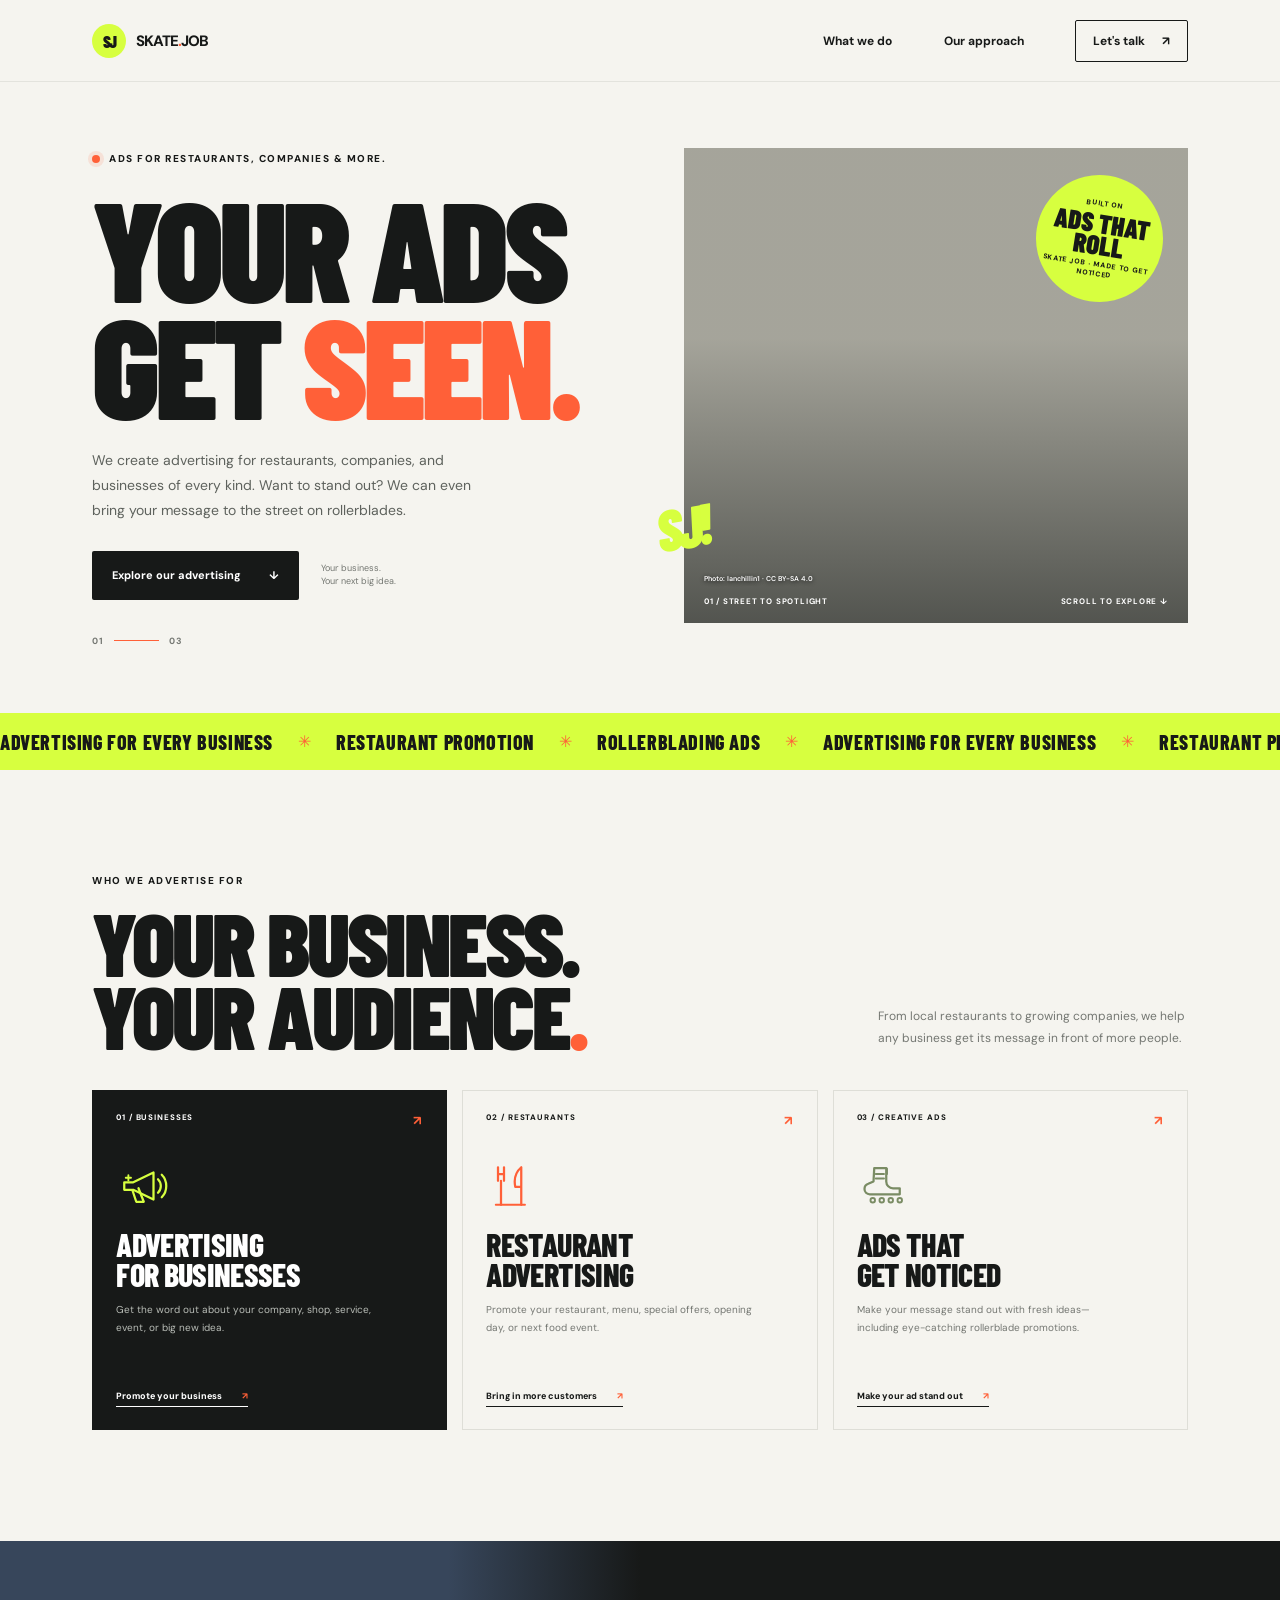
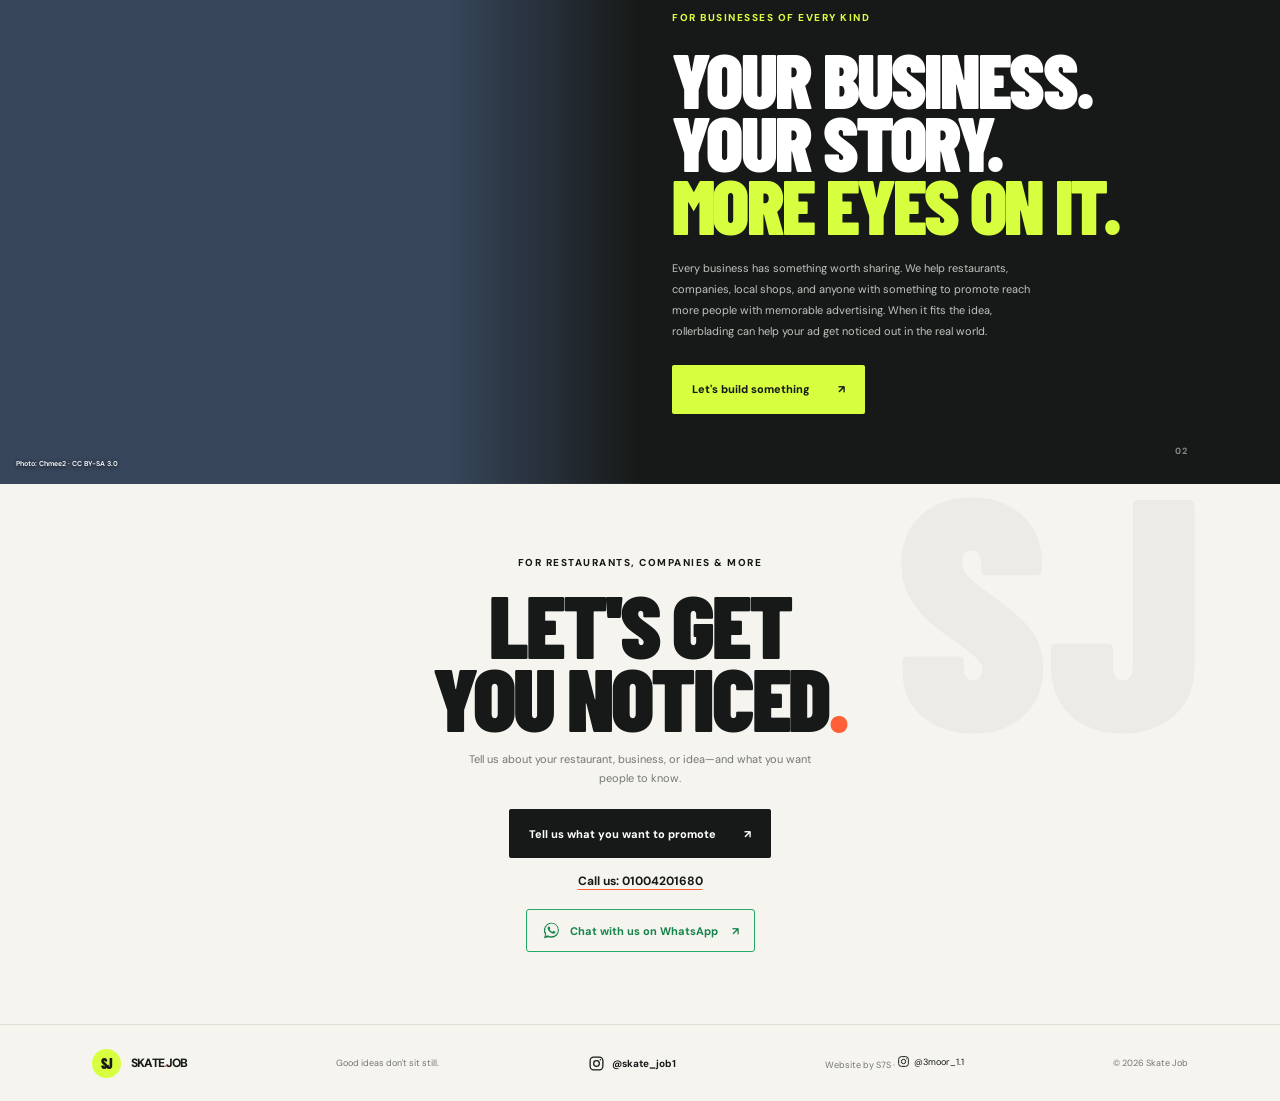
==== index.html @ 15b04b39 "Add Instagram icon beside developer credit" ====
<!DOCTYPE html>
<html lang="en">
  <head>
    <meta charset="UTF-8" />
    <meta name="viewport" content="width=device-width, initial-scale=1.0" />
    <meta
      name="description"
      content="Skate Job creates advertising for companies, restaurants, and businesses of every kind, with creative rollerblading promotions that get noticed."
    />
    <meta name="theme-color" content="#f5f4ef" />
    <title>Skate Job — Advertising that gets noticed</title>
    <link rel="preconnect" href="https://fonts.googleapis.com" />
    <link rel="preconnect" href="https://fonts.gstatic.com" crossorigin />
    <link
      href="https://fonts.googleapis.com/css2?family=Barlow+Condensed:wght@600;700;800;900&family=DM+Sans:wght@400;500;600;700;800&display=swap"
      rel="stylesheet"
    />
    <link rel="stylesheet" href="style.css" />
    <script src="script.js" defer></script>
  </head>
  <body>
    <header class="site-header">
      <a class="wordmark" href="#home" aria-label="Skate Job home">
        <span class="wordmark-mark" aria-hidden="true">SJ</span>
        <span>SKATE<span class="wordmark-dot">.</span>JOB</span>
      </a>

      <button
        class="menu-toggle"
        type="button"
        aria-label="Open navigation menu"
        aria-expanded="false"
        aria-controls="site-navigation"
      >
        <span></span>
        <span></span>
      </button>

      <nav class="site-navigation" id="site-navigation" aria-label="Main navigation">
        <a href="#services">What we do</a>
        <a href="#about">Our approach</a>
        <a class="nav-contact" href="#contact">Let's talk <span aria-hidden="true">↗</span></a>
      </nav>
    </header>

    <main>
      <section class="hero" id="home" aria-labelledby="hero-title">
        <div class="hero-copy">
          <p class="eyebrow"><span class="status-dot"></span> Ads for restaurants, companies &amp; more.</p>
          <h1 id="hero-title">YOUR ADS<br />GET <span>SEEN.</span></h1>
          <p class="hero-description">
            We create advertising for restaurants, companies, and businesses of every
            kind. Want to stand out? We can even bring your message to the street on rollerblades.
          </p>
          <div class="hero-actions">
            <a class="button button-dark" href="#services">Explore our advertising <span aria-hidden="true">↓</span></a>
            <p class="hero-note">Your business.<br />Your next big idea.</p>
          </div>
          <div class="hero-index" aria-hidden="true">01 <span></span> 03</div>
        </div>

        <div class="hero-visual" role="img" aria-label="Inline skater performing a trick at an outdoor skate spot">
          <div class="hero-photo"></div>
          <div class="photo-overlay"></div>
          <div class="hero-stamp" aria-hidden="true">
            <span>BUILT ON</span>
            <strong>ADS THAT<br />ROLL</strong>
            <span>SKATE JOB · MADE TO GET NOTICED</span>
          </div>
          <p class="photo-caption"><span>01 / STREET TO SPOTLIGHT</span><span>SCROLL TO EXPLORE ↓</span></p>
          <a class="photo-credit" href="https://commons.wikimedia.org/wiki/File:An_aggressive_inline_skater_performing_a_neg_acid_in_Boston,_Massachusetts.jpg" target="_blank" rel="noopener noreferrer">Photo: Ianchillin1 · CC BY-SA 4.0</a>
          <span class="hero-scribble" aria-hidden="true">SJ!</span>
        </div>
      </section>

      <section class="ticker" aria-label="Skate Job services">
        <div class="ticker-track">
          <span>ADVERTISING FOR EVERY BUSINESS</span><span class="ticker-star" aria-hidden="true">✳</span>
          <span>RESTAURANT PROMOTION</span><span class="ticker-star" aria-hidden="true">✳</span>
          <span>ROLLERBLADING ADS</span><span class="ticker-star" aria-hidden="true">✳</span>
          <span>ADVERTISING FOR EVERY BUSINESS</span><span class="ticker-star" aria-hidden="true">✳</span>
          <span>RESTAURANT PROMOTION</span><span class="ticker-star" aria-hidden="true">✳</span>
          <span>ROLLERBLADING ADS</span><span class="ticker-star" aria-hidden="true">✳</span>
        </div>
      </section>

      <section class="services section-shell" id="services" aria-labelledby="services-title">
        <div class="section-heading">
          <div>
            <p class="eyebrow">Who we advertise for</p>
            <h2 id="services-title">YOUR BUSINESS.<br />YOUR AUDIENCE<span class="accent-dot">.</span></h2>
          </div>
          <p class="section-intro">
            From local restaurants to growing companies, we help any business get its
            message in front of more people.
          </p>
        </div>

        <div class="service-grid">
          <article class="service-card service-card-featured">
            <div class="service-card-top"><span>01 / BUSINESSES</span><span aria-hidden="true">↗</span></div>
            <div class="service-icon service-icon-promo" aria-hidden="true">
              <svg viewBox="0 0 72 72" fill="none">
                <path d="M11 31h12l27-13v36L23 41H11V31Z" stroke="currentColor" stroke-width="3" stroke-linejoin="round" />
                <path d="m22 42 5 15h10l-7-18M56 27c5 5 5 13 0 18m5-24c8 8 8 22 0 30" stroke="currentColor" stroke-width="3" stroke-linecap="round" stroke-linejoin="round" />
                <path d="M13 25h7m-3.5-3.5v7" stroke="currentColor" stroke-width="2.5" stroke-linecap="round" />
              </svg>
            </div>
            <h3>Advertising<br />for businesses</h3>
            <p>Get the word out about your company, shop, service, event, or big new idea.</p>
            <a href="#contact" class="text-link">Promote your business <span aria-hidden="true">↗</span></a>
          </article>

          <article class="service-card">
            <div class="service-card-top"><span>02 / RESTAURANTS</span><span aria-hidden="true">↗</span></div>
            <div class="service-icon service-icon-spark" aria-hidden="true">
              <svg viewBox="0 0 72 72" fill="none">
                <path d="M16 11v18m8-18v18m-8-9h8m-4 9v32M47 11v50m0-50c-8 7-10 16-8 26h8" stroke="currentColor" stroke-width="3" stroke-linecap="round" stroke-linejoin="round" />
                <path d="M13 61h39" stroke="currentColor" stroke-width="2.5" stroke-linecap="round" />
              </svg>
            </div>
            <h3>Restaurant<br />advertising</h3>
            <p>Promote your restaurant, menu, special offers, opening day, or next food event.</p>
            <a href="#contact" class="text-link">Bring in more customers <span aria-hidden="true">↗</span></a>
          </article>

          <article class="service-card">
            <div class="service-card-top"><span>03 / CREATIVE ADS</span><span aria-hidden="true">↗</span></div>
            <div class="service-icon service-icon-skate" aria-hidden="true">
              <svg viewBox="0 0 72 72" fill="none">
                <path d="M23 12h16v18c0 5 4 9 9 9h9v8H17c-4 0-7-3-7-7 0-3 2-6 5-7l7-3 1-18Z" stroke="currentColor" stroke-width="3" stroke-linejoin="round" />
                <path d="M25 20h11m-11 6h11m4-13v7" stroke="currentColor" stroke-width="2.5" stroke-linecap="round" />
                <circle cx="21" cy="55" r="3" stroke="currentColor" stroke-width="2.5" /><circle cx="33" cy="55" r="3" stroke="currentColor" stroke-width="2.5" /><circle cx="45" cy="55" r="3" stroke="currentColor" stroke-width="2.5" /><circle cx="57" cy="55" r="3" stroke="currentColor" stroke-width="2.5" />
              </svg>
            </div>
            <h3>Ads that<br />get noticed</h3>
            <p>Make your message stand out with fresh ideas—including eye-catching rollerblade promotions.</p>
            <a href="#contact" class="text-link">Make your ad stand out <span aria-hidden="true">↗</span></a>
          </article>
        </div>
      </section>

      <section class="about" id="about" aria-labelledby="about-title">
        <div class="about-image" role="img" aria-label="Inline skater performing an airborne trick at an outdoor event">
          <a class="photo-credit" href="https://commons.wikimedia.org/wiki/File:Aggressive_inline(1).jpg" target="_blank" rel="noopener noreferrer">Photo: Chmee2 · CC BY-SA 3.0</a>
        </div>
        <div class="about-copy">
          <p class="eyebrow">For businesses of every kind</p>
          <h2 id="about-title">YOUR BUSINESS.<br />YOUR STORY.<br /><span>MORE EYES ON IT.</span></h2>
          <p>
            Every business has something worth sharing. We help restaurants, companies,
            local shops, and anyone with something to promote reach more people with
            memorable advertising. When it fits the idea, rollerblading can help your ad
            get noticed out in the real world.
          </p>
          <a class="button button-light" href="#contact">Let's build something <span aria-hidden="true">↗</span></a>
        </div>
        <span class="about-number" aria-hidden="true">02</span>
      </section>

      <section class="contact section-shell" id="contact" aria-labelledby="contact-title">
        <div class="contact-mark" aria-hidden="true">SJ</div>
        <p class="eyebrow">For restaurants, companies &amp; more</p>
        <h2 id="contact-title">LET'S GET<br />YOU NOTICED<span class="accent-dot">.</span></h2>
        <p>Tell us about your restaurant, business, or idea—and what you want people to know.</p>
        <a class="button button-dark" href="mailto:hello@skatejob.com?subject=Skate%20Job%20advertising%20enquiry">Tell us what you want to promote <span aria-hidden="true">↗</span></a>
        <a class="contact-phone" href="tel:01004201680">Call us: 01004201680</a>
        <a
          class="whatsapp-link"
          href="https://wa.me/201004201680"
          target="_blank"
          rel="noopener noreferrer"
          aria-label="Chat with Skate Job on WhatsApp at 01004201680"
        >
          <svg viewBox="0 0 32 32" aria-hidden="true">
            <path d="M16.02 3a12.75 12.75 0 0 0-10.9 19.37L3.5 29l6.8-1.78A12.9 12.9 0 0 0 16.02 28h.01A12.5 12.5 0 0 0 28.5 15.5 12.48 12.48 0 0 0 16.02 3Zm0 22.8h-.01a10.7 10.7 0 0 1-5.45-1.49l-.39-.23-4.04 1.06 1.08-3.94-.26-.41a10.73 10.73 0 1 1 9.07 5.01Zm5.89-8.05c-.32-.16-1.9-.94-2.19-1.04-.29-.11-.51-.16-.73.16-.21.32-.83 1.04-1.02 1.26-.19.21-.38.24-.7.08-.32-.16-1.36-.5-2.59-1.59-.96-.85-1.6-1.9-1.79-2.22-.19-.32-.02-.49.14-.65.14-.14.32-.37.48-.56.16-.19.21-.32.32-.54.1-.22.05-.4-.03-.56-.08-.16-.73-1.76-1-2.4-.26-.63-.53-.54-.73-.55h-.62c-.22 0-.57.08-.86.4-.3.32-1.13 1.1-1.13 2.69s1.16 3.12 1.32 3.33c.16.22 2.28 3.48 5.52 4.88.77.33 1.37.53 1.84.68.77.24 1.47.21 2.02.13.62-.09 1.9-.78 2.17-1.53.27-.75.27-1.4.19-1.53-.08-.13-.29-.21-.61-.37Z" fill="currentColor"/>
          </svg>
          <span>Chat with us on WhatsApp</span>
          <span aria-hidden="true">↗</span>
        </a>
      </section>
    </main>

    <footer class="site-footer">
      <a class="wordmark footer-wordmark" href="#home" aria-label="Skate Job home">
        <span class="wordmark-mark" aria-hidden="true">SJ</span>
        <span>SKATE<span class="wordmark-dot">.</span>JOB</span>
      </a>
      <p>Good ideas don't sit still.</p>
      <a class="instagram-link" href="https://www.instagram.com/skate_job1/" target="_blank" rel="noopener noreferrer" aria-label="Visit Skate Job on Instagram, @skate_job1">
        <svg viewBox="0 0 24 24" fill="none" aria-hidden="true">
          <rect x="3" y="3" width="18" height="18" rx="5" stroke="currentColor" stroke-width="1.8" />
          <circle cx="12" cy="12" r="4" stroke="currentColor" stroke-width="1.8" />
          <circle cx="17.5" cy="6.8" r="1" fill="currentColor" />
        </svg>
        <span>@skate_job1</span>
      </a>
      <span class="developer-credit">Website by S7S · <a href="https://www.instagram.com/3moor_1.1/" target="_blank" rel="noopener noreferrer"><svg viewBox="0 0 24 24" fill="none" aria-hidden="true"><rect x="3" y="3" width="18" height="18" rx="5" stroke="currentColor" stroke-width="1.8" /><circle cx="12" cy="12" r="4" stroke="currentColor" stroke-width="1.8" /><circle cx="17.5" cy="6.8" r="1" fill="currentColor" /></svg><span>@3moor_1.1</span></a></span><span>© <span id="current-year"></span> Skate Job</span>
    </footer>
  </body>
</html>
---- style.css ----
:root {
  color-scheme: light;
  --paper: #f5f4ef;
  --ink: #171918;
  --muted: #747772;
  --line: #deded7;
  --lime: #d7ff3f;
  --orange: #ff6038;
  --display: "Barlow Condensed", Impact, sans-serif;
  --body: "DM Sans", Arial, sans-serif;
}

* {
  box-sizing: border-box;
}

html {
  scroll-behavior: smooth;
  scroll-padding-top: 88px;
}

body {
  margin: 0;
  background: var(--paper);
  color: var(--ink);
  font-family: var(--body);
  -webkit-font-smoothing: antialiased;
}

a {
  color: inherit;
  text-decoration: none;
}

button,
a {
  -webkit-tap-highlight-color: transparent;
}

a:focus-visible,
button:focus-visible {
  outline: 3px solid var(--orange);
  outline-offset: 4px;
}

.site-header {
  height: 82px;
  padding: 0 7.2%;
  display: flex;
  align-items: center;
  justify-content: space-between;
  border-bottom: 1px solid rgba(23, 25, 24, 0.08);
  position: relative;
  z-index: 5;
}

.wordmark {
  display: inline-flex;
  gap: 10px;
  align-items: center;
  font-size: 15px;
  font-weight: 800;
  letter-spacing: -0.07em;
}

.wordmark-mark {
  display: grid;
  width: 34px;
  height: 34px;
  place-items: center;
  background: var(--lime);
  border-radius: 50%;
  color: var(--ink);
  font-family: var(--display);
  font-size: 17px;
  font-weight: 900;
  letter-spacing: -0.08em;
}

.wordmark-dot,
.accent-dot {
  color: var(--orange);
}

.site-navigation {
  display: flex;
  align-items: center;
  gap: clamp(28px, 4vw, 64px);
  font-size: 12px;
  font-weight: 700;
}

.site-navigation > a:not(.nav-contact) {
  transition: opacity 160ms ease;
}

.site-navigation > a:not(.nav-contact):hover {
  opacity: 0.56;
}

.nav-contact {
  display: inline-flex;
  gap: 17px;
  align-items: center;
  padding: 12px 17px;
  border: 1px solid var(--ink);
  border-radius: 2px;
  transition: color 180ms ease, background 180ms ease;
}

.nav-contact:hover {
  color: var(--paper);
  background: var(--ink);
}

.menu-toggle {
  display: none;
}

.hero {
  min-height: 620px;
  display: grid;
  grid-template-columns: 1fr 0.92fr;
  padding: 34px 7.2% 58px;
  gap: 4%;
  overflow: hidden;
}

.hero-copy {
  position: relative;
  display: flex;
  flex-direction: column;
  align-items: flex-start;
  justify-content: center;
  padding: 36px 0 55px;
}

.eyebrow {
  margin: 0;
  font-size: 10px;
  font-weight: 800;
  letter-spacing: 0.15em;
  line-height: 1.4;
  text-transform: uppercase;
}

.hero .eyebrow {
  display: flex;
  gap: 9px;
  align-items: center;
  margin-bottom: 22px;
}

.status-dot {
  width: 8px;
  height: 8px;
  border-radius: 50%;
  background: var(--orange);
  box-shadow: 0 0 0 4px rgba(255, 96, 56, 0.13);
}

h1,
h2,
h3,
p {
  overflow-wrap: break-word;
}

.hero h1,
.section-heading h2,
.about h2,
.contact h2 {
  margin: 0;
  font-family: var(--display);
  font-weight: 900;
  letter-spacing: -0.035em;
  line-height: 0.82;
}

.hero h1 {
  font-size: clamp(84px, 11.1vw, 160px);
}

.hero h1 span {
  color: var(--orange);
}

.hero-description {
  max-width: 385px;
  margin: 27px 0 0;
  color: #5e625d;
  font-size: 14px;
  line-height: 1.8;
}

.hero-actions {
  display: flex;
  align-items: center;
  gap: 22px;
  margin-top: 27px;
}

.button {
  min-height: 49px;
  display: inline-flex;
  align-items: center;
  justify-content: center;
  gap: 28px;
  padding: 0 19px;
  border: 1px solid transparent;
  border-radius: 2px;
  font-size: 11px;
  font-weight: 800;
  transition: background 180ms ease, color 180ms ease, transform 180ms ease;
}

.button:hover {
  transform: translateY(-2px);
}

.button-dark {
  background: var(--ink);
  color: white;
}

.button-dark:hover {
  background: var(--orange);
}

.hero-note {
  margin: 0;
  color: var(--muted);
  font-size: 9px;
  line-height: 1.5;
}

.hero-index {
  position: absolute;
  bottom: 8px;
  left: 0;
  display: flex;
  gap: 10px;
  align-items: center;
  color: var(--muted);
  font-size: 9px;
  font-weight: 700;
  letter-spacing: 0.1em;
}

.photo-credit {
  position: absolute;
  z-index: 1;
  color: white;
  font-size: 7px;
  font-weight: 600;
  line-height: 1.4;
  text-shadow: 0 1px 4px rgba(0, 0, 0, 0.8);
}

.hero-visual > .photo-credit {
  bottom: 39px;
  left: 20px;
}

.photo-credit:hover {
  text-decoration: underline;
}

.hero-index span {
  width: 45px;
  height: 1px;
  background: var(--orange);
}

.hero-visual {
  position: relative;
  align-self: center;
  min-height: 475px;
  background: #aaa99f;
}

.hero-photo,
.photo-overlay {
  position: absolute;
  inset: 0;
}

.hero-photo {
  background-image: url("https://upload.wikimedia.org/wikipedia/commons/a/a6/An_aggressive_inline_skater_performing_a_neg_acid_in_Boston%2C_Massachusetts.jpg");
  background-position: center 48%;
  background-size: cover;
  transform: scale(1.001);
}

.photo-overlay {
  background: linear-gradient(180deg, rgba(11, 15, 14, 0.03) 40%, rgba(11, 15, 14, 0.55) 100%);
}

.hero-stamp {
  position: absolute;
  top: 27px;
  right: 25px;
  width: 127px;
  height: 127px;
  display: flex;
  flex-direction: column;
  align-items: center;
  justify-content: center;
  border-radius: 50%;
  background: var(--lime);
  text-align: center;
  transform: rotate(9deg);
}

.hero-stamp span {
  font-size: 7px;
  font-weight: 800;
  letter-spacing: 0.1em;
}

.hero-stamp strong {
  margin: 4px 0;
  font-family: var(--display);
  font-size: 27px;
  font-weight: 900;
  line-height: 0.8;
}

.photo-caption {
  position: absolute;
  right: 20px;
  bottom: 17px;
  left: 20px;
  display: flex;
  justify-content: space-between;
  gap: 10px;
  margin: 0;
  color: white;
  font-size: 8px;
  font-weight: 700;
  letter-spacing: 0.1em;
}

.hero-scribble {
  position: absolute;
  bottom: 62px;
  left: -28px;
  color: var(--lime);
  font-family: var(--display);
  font-size: 58px;
  font-style: italic;
  font-weight: 900;
  letter-spacing: -0.1em;
  transform: rotate(-10deg);
}

.ticker {
  overflow: hidden;
  padding: 17px 0 16px;
  background: var(--lime);
}

.ticker-track {
  width: max-content;
  display: flex;
  align-items: center;
  gap: 25px;
  animation: ticker-scroll 32s linear infinite;
}

.ticker-track > span:not(.ticker-star) {
  font-family: var(--display);
  font-size: 20px;
  font-weight: 800;
  letter-spacing: 0.03em;
}

.ticker-star {
  color: var(--orange);
  font-size: 16px;
}

.section-shell {
  padding-right: 7.2%;
  padding-left: 7.2%;
}

.services {
  padding-top: 104px;
  padding-bottom: 111px;
}

.section-heading {
  display: flex;
  align-items: flex-end;
  justify-content: space-between;
  gap: 35px;
  margin-bottom: 39px;
}

.section-heading .eyebrow {
  margin-bottom: 17px;
}

.section-heading h2,
.contact h2 {
  font-size: clamp(58px, 7vw, 92px);
}

.section-intro {
  max-width: 310px;
  margin: 0 0 2px;
  color: var(--muted);
  font-size: 12px;
  line-height: 1.8;
}

.service-grid {
  display: grid;
  grid-template-columns: repeat(3, minmax(0, 1fr));
  gap: 15px;
}

.service-card {
  min-height: 340px;
  display: flex;
  flex-direction: column;
  align-items: flex-start;
  padding: 21px 23px 22px;
  border: 1px solid var(--line);
  transition: transform 180ms ease, box-shadow 180ms ease;
}

.service-card:hover {
  transform: translateY(-4px);
  box-shadow: 0 15px 35px rgba(23, 25, 24, 0.08);
}

.service-card-featured {
  border-color: var(--ink);
  background: var(--ink);
  color: white;
}

.service-card-top {
  width: 100%;
  display: flex;
  justify-content: space-between;
  font-size: 8px;
  font-weight: 800;
  letter-spacing: 0.11em;
}

.service-card-top span:last-child {
  color: var(--orange);
  font-size: 13px;
}

.service-icon {
  width: 54px;
  height: 54px;
  display: grid;
  place-items: center;
  margin: 30px 0 17px;
  color: var(--ink);
}

.service-icon svg {
  width: 100%;
  height: 100%;
}

.service-icon-promo {
  color: var(--lime);
}

.service-icon-spark {
  color: var(--orange);
}

.service-icon-skate {
  color: #7a8c64;
}

.service-card h3 {
  margin: 0;
  font-family: var(--display);
  font-size: 32px;
  font-weight: 800;
  letter-spacing: -0.02em;
  line-height: 0.92;
  text-transform: uppercase;
}

.service-card p {
  max-width: 270px;
  margin: 12px 0 19px;
  color: var(--muted);
  font-size: 10px;
  line-height: 1.75;
}

.service-card-featured p {
  color: #b9bdb7;
}

.text-link {
  display: inline-flex;
  gap: 20px;
  align-items: center;
  margin-top: auto;
  padding-bottom: 4px;
  border-bottom: 1px solid currentColor;
  font-size: 9px;
  font-weight: 800;
}

.text-link span {
  color: var(--orange);
}

.about {
  min-height: 484px;
  position: relative;
  display: grid;
  grid-template-columns: 1fr 1fr;
  background: var(--ink);
  color: white;
}

.about-image {
  position: relative;
  min-height: 484px;
  background-color: #37465b;
  background-image:
    linear-gradient(90deg, transparent 70%, var(--ink) 100%),
    url("https://thumb.wikimedia.org/wikipedia/commons/thumb/8/86/Aggressive_inline%281%29.jpg/1280px-Aggressive_inline%281%29.jpg");
  background-position: center, center 56%;
  background-size: cover;
}

.about-image > .photo-credit {
  bottom: 15px;
  left: 16px;
}

.about-copy {
  align-self: center;
  padding: 70px 13% 70px 5%;
}

.about-copy .eyebrow {
  margin-bottom: 22px;
  color: var(--lime);
}

.about h2 {
  font-size: clamp(48px, 6vw, 80px);
}

.about h2 span {
  color: var(--lime);
}

.about-copy > p:not(.eyebrow) {
  max-width: 370px;
  margin: 22px 0 23px;
  color: #c1c4be;
  font-size: 11px;
  line-height: 1.9;
}

.button-light {
  color: var(--ink);
  background: var(--lime);
}

.button-light:hover {
  background: white;
}

.about-number {
  position: absolute;
  right: 7.2%;
  bottom: 27px;
  color: rgba(255, 255, 255, 0.47);
  font-size: 9px;
  font-weight: 800;
  letter-spacing: 0.1em;
}

.contact {
  min-height: 425px;
  position: relative;
  display: flex;
  flex-direction: column;
  align-items: center;
  justify-content: center;
  padding-top: 72px;
  padding-bottom: 72px;
  overflow: hidden;
  text-align: center;
}

.contact-mark {
  position: absolute;
  top: -50px;
  right: 6%;
  color: rgba(23, 25, 24, 0.035);
  font-family: var(--display);
  font-size: 330px;
  font-weight: 900;
  line-height: 1;
  pointer-events: none;
}

.contact .eyebrow {
  margin-bottom: 17px;
}

.contact h2 {
  position: relative;
}

.contact > p:not(.eyebrow) {
  max-width: 350px;
  margin: 16px 0 21px;
  color: var(--muted);
  font-size: 11px;
  line-height: 1.75;
}

.contact .button {
  position: relative;
}

.contact-phone {
  position: relative;
  margin-top: 15px;
  color: var(--ink);
  font-size: 12px;
  font-weight: 700;
  text-decoration: underline;
  text-decoration-color: var(--orange);
  text-underline-offset: 4px;
}

.contact-phone:hover {
  color: var(--orange);
}

.whatsapp-link {
  position: relative;
  display: inline-flex;
  align-items: center;
  gap: 9px;
  margin-top: 20px;
  padding: 11px 15px;
  border: 1px solid #24a866;
  border-radius: 3px;
  color: #16834b;
  font-size: 11px;
  font-weight: 700;
  transition: color 180ms ease, background 180ms ease, transform 180ms ease;
}

.whatsapp-link:hover {
  transform: translateY(-2px);
  background: #16834b;
  color: white;
}

.whatsapp-link svg {
  width: 19px;
  height: 19px;
  flex: 0 0 auto;
}

.whatsapp-link span:last-child {
  margin-left: 5px;
}

.site-footer {
  min-height: 77px;
  display: flex;
  align-items: center;
  justify-content: space-between;
  gap: 20px;
  padding: 15px 7.2%;
  border-top: 1px solid var(--line);
}

.footer-wordmark {
  font-size: 12px;
}

.footer-wordmark .wordmark-mark {
  width: 29px;
  height: 29px;
  font-size: 14px;
}

.site-footer p,
.site-footer > span {
  margin: 0;
  color: var(--muted);
  font-size: 9px;
}

.developer-credit a {   display: inline-flex;   align-items: center;   gap: 4px;   color: var(--ink); }  .developer-credit a:hover {   color: var(--orange); }  .developer-credit svg {   width: 13px;   height: 13px;   flex: 0 0 auto; }  .instagram-link {
  display: inline-flex;
  align-items: center;
  gap: 7px;
  color: var(--ink);
  font-size: 10px;
  font-weight: 700;
  transition: color 180ms ease;
}

.instagram-link:hover {
  color: var(--orange);
}

.instagram-link svg {
  width: 17px;
  height: 17px;
}

@keyframes ticker-scroll {
  to {
    transform: translateX(-50%);
  }
}

@media (min-width: 1500px) {
  .hero,
  .services,
  .site-header,
  .site-footer {
    padding-right: max(7.2%, calc((100vw - 1320px) / 2));
    padding-left: max(7.2%, calc((100vw - 1320px) / 2));
  }

  .section-shell {
    padding-right: max(7.2%, calc((100vw - 1320px) / 2));
    padding-left: max(7.2%, calc((100vw - 1320px) / 2));
  }
}

@media (max-width: 800px) {
  .site-header {
    height: 72px;
    padding-right: 6%;
    padding-left: 6%;
  }

  .hero {
    min-height: 560px;
    grid-template-columns: 1fr 0.9fr;
    padding-right: 6%;
    padding-left: 6%;
    gap: 3%;
  }

  .hero h1 {
    font-size: clamp(72px, 11vw, 100px);
  }

  .hero-visual {
    min-height: 400px;
  }

  .section-shell {
    padding-right: 6%;
    padding-left: 6%;
  }

  .service-card {
    padding-right: 16px;
    padding-left: 16px;
  }

  .about-copy {
    padding-right: 8%;
    padding-left: 4%;
  }

  .about h2 {
    font-size: clamp(46px, 7vw, 62px);
  }

  .site-footer {
    padding-right: 6%;
    padding-left: 6%;
  }
}

@media (max-width: 620px) {
  html {
    scroll-padding-top: 70px;
  }

  .site-header {
    height: 68px;
  }

  .menu-toggle {
    width: 42px;
    height: 42px;
    display: flex;
    flex-direction: column;
    align-items: center;
    justify-content: center;
    gap: 6px;
    border: 1px solid var(--line);
    border-radius: 2px;
    background: transparent;
    cursor: pointer;
  }

  .menu-toggle span {
    width: 17px;
    height: 2px;
    background: var(--ink);
    transition: transform 160ms ease;
  }

  .menu-toggle[aria-expanded="true"] span:first-child {
    transform: translateY(4px) rotate(45deg);
  }

  .menu-toggle[aria-expanded="true"] span:last-child {
    transform: translateY(-4px) rotate(-45deg);
  }

  .site-navigation {
    position: absolute;
    top: 67px;
    right: 0;
    left: 0;
    display: none;
    flex-direction: column;
    align-items: stretch;
    gap: 0;
    padding: 8px 6% 20px;
    border-bottom: 1px solid var(--line);
    background: var(--paper);
  }

  .site-navigation.is-open {
    display: flex;
  }

  .site-navigation > a:not(.nav-contact) {
    padding: 14px 0;
    border-bottom: 1px solid var(--line);
  }

  .nav-contact {
    justify-content: space-between;
    margin-top: 14px;
  }

  .hero {
    grid-template-columns: 1fr;
    padding: 41px 6% 43px;
    gap: 28px;
  }

  .hero-copy {
    padding: 12px 0 20px;
  }

  .hero .eyebrow {
    margin-bottom: 20px;
  }

  .hero h1 {
    font-size: clamp(82px, 18vw, 120px);
  }

  .hero-description {
    max-width: 345px;
    margin-top: 21px;
    font-size: 12px;
  }

  .hero-actions {
    margin-top: 21px;
  }

  .hero-index {
    display: none;
  }

  .hero-visual {
    min-height: min(113vw, 440px);
  }

  .hero-stamp {
    top: 17px;
    right: 16px;
    width: 104px;
    height: 104px;
  }

  .hero-stamp strong {
    font-size: 23px;
  }

  .hero-scribble {
    left: -8px;
    font-size: 48px;
  }

  .photo-caption {
    right: 12px;
    left: 12px;
    font-size: 7px;
  }

  .ticker {
    padding: 14px 0;
  }

  .ticker-track {
    gap: 18px;
  }

  .ticker-track > span:not(.ticker-star) {
    font-size: 17px;
  }

  .section-shell {
    padding-right: 6%;
    padding-left: 6%;
  }

  .services {
    padding-top: 74px;
    padding-bottom: 74px;
  }

  .section-heading {
    align-items: flex-start;
    flex-direction: column;
    gap: 20px;
    margin-bottom: 26px;
  }

  .section-heading .eyebrow {
    margin-bottom: 15px;
  }

  .section-heading h2,
  .contact h2 {
    font-size: clamp(62px, 14vw, 80px);
  }

  .section-intro {
    max-width: 370px;
  }

  .service-grid {
    grid-template-columns: 1fr;
    gap: 11px;
  }

  .service-card {
    min-height: 300px;
    padding: 20px 21px;
  }

  .service-icon {
    margin-top: 25px;
  }

  .service-card h3 {
    font-size: 34px;
  }

  .about {
    grid-template-columns: 1fr;
  }

  .about-image {
    position: relative;
    min-height: 280px;
    background-image:
      linear-gradient(180deg, transparent 65%, var(--ink) 100%),
      url("https://thumb.wikimedia.org/wikipedia/commons/thumb/8/86/Aggressive_inline%281%29.jpg/1280px-Aggressive_inline%281%29.jpg");
    background-position: center, center 56%;
  }

  .about-copy {
    padding: 12px 7% 72px;
  }

  .about h2 {
    font-size: clamp(56px, 13vw, 78px);
  }

  .about-copy > p:not(.eyebrow) {
    max-width: 440px;
  }

  .about-number {
    right: 6%;
    bottom: 21px;
  }

  .contact {
    min-height: 370px;
    padding-top: 60px;
    padding-bottom: 60px;
  }

  .contact-mark {
    top: 0;
    right: -7%;
    font-size: 250px;
  }

  .site-footer {
    min-height: 72px;
    gap: 8px;
    padding-right: 6%;
    padding-left: 6%;
  }

  .site-footer p {
    display: none;
  }

  .instagram-link {
    gap: 4px;
    font-size: 8px;
  }

  .instagram-link svg {
    width: 15px;
    height: 15px;
  }

  .site-footer > span {
    font-size: 8px;
  }
}

@media (prefers-reduced-motion: reduce) {
  *,
  *::before,
  *::after {
    scroll-behavior: auto !important;
    animation-duration: 0.01ms !important;
    animation-iteration-count: 1 !important;
    transition-duration: 0.01ms !important;
  }
}
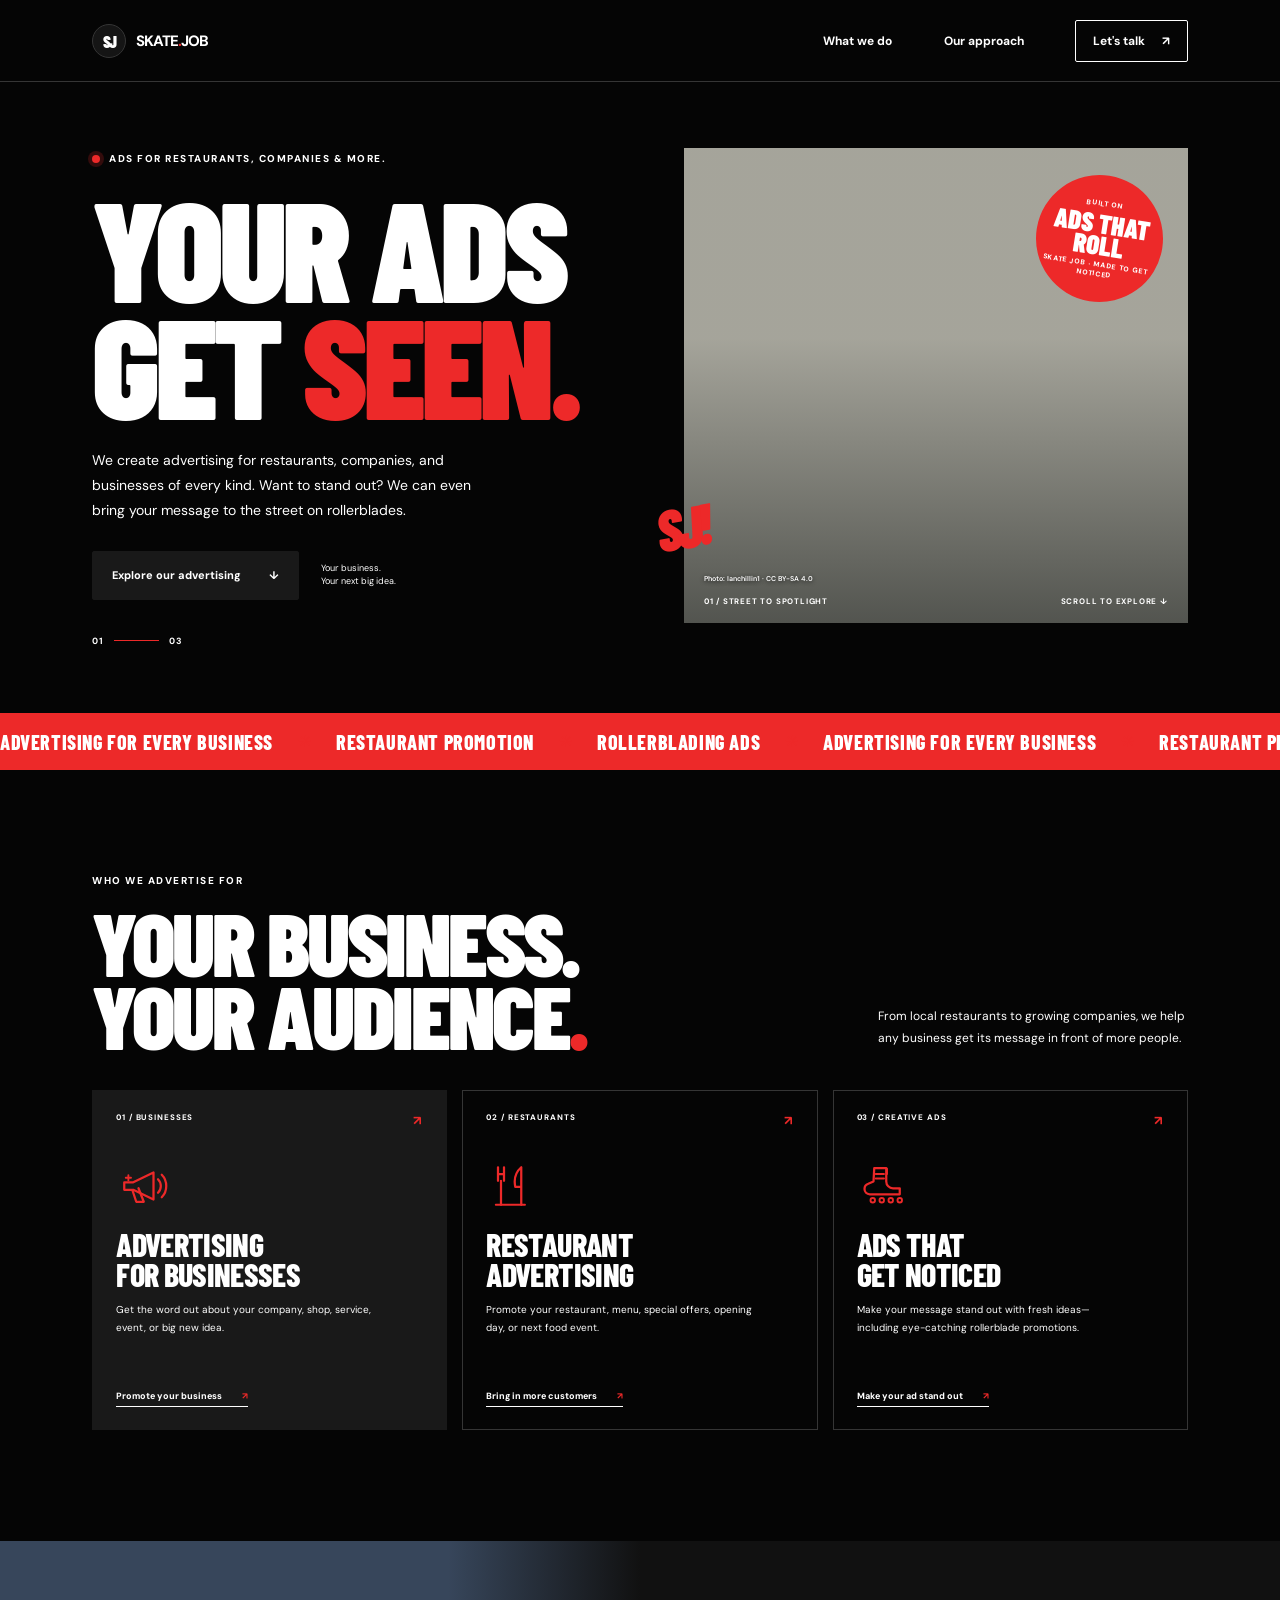
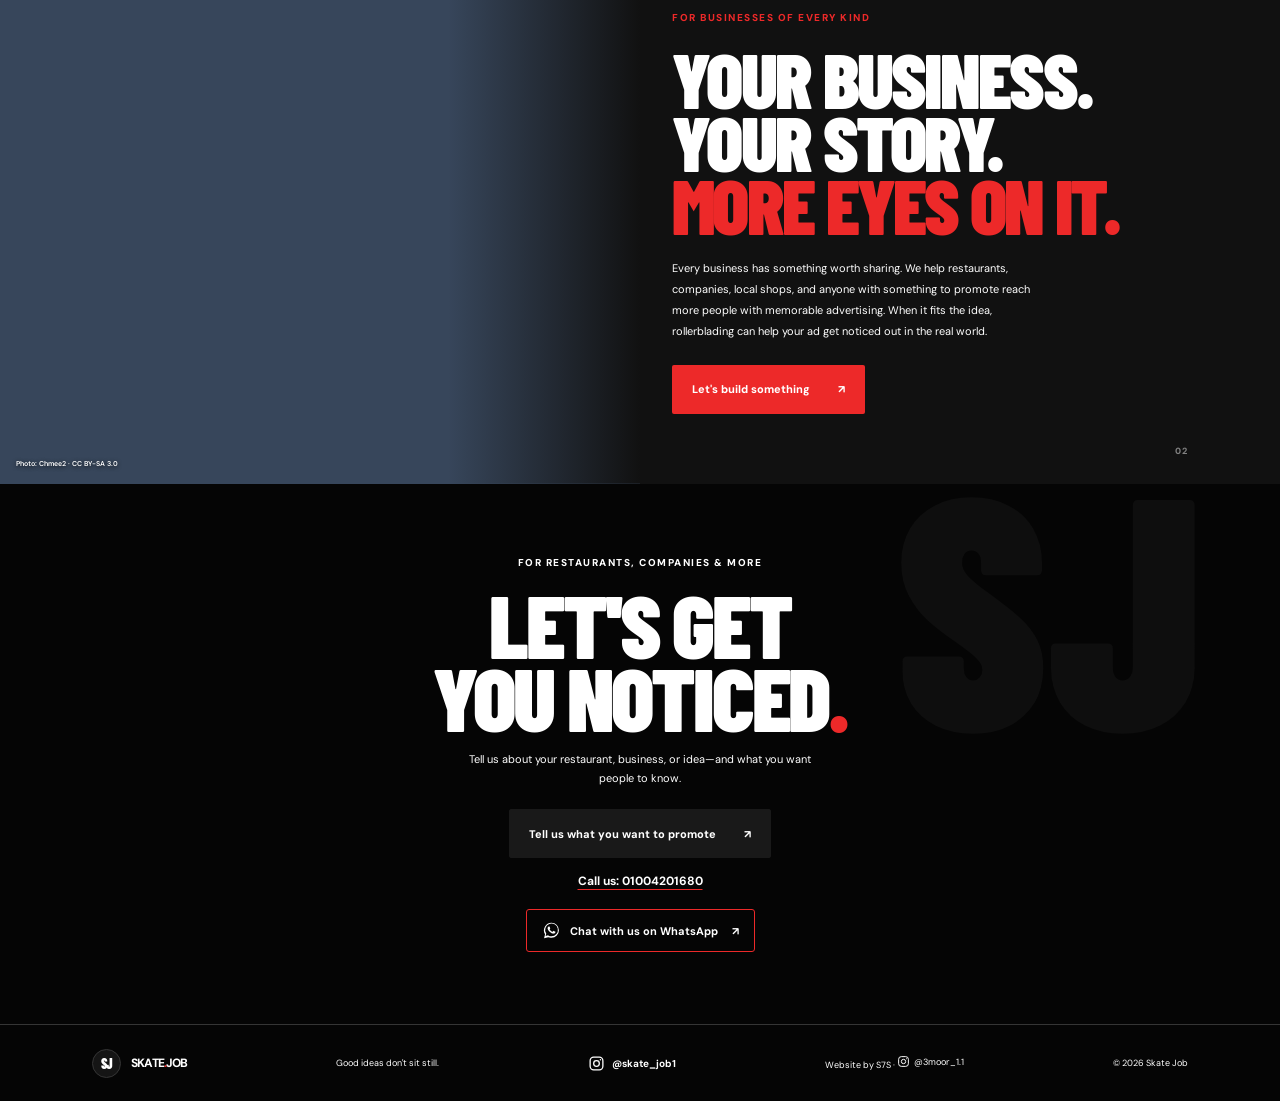
==== commit 14b587b5: "Apply black, white, and red website theme" ====
--- a/index.html
+++ b/index.html
@@ -7,7 +7,7 @@
       name="description"
       content="Skate Job creates advertising for companies, restaurants, and businesses of every kind, with creative rollerblading promotions that get noticed."
     />
-    <meta name="theme-color" content="#f5f4ef" />
+    <meta name="theme-color" content="#050505" />
     <title>Skate Job — Advertising that gets noticed</title>
     <link rel="preconnect" href="https://fonts.googleapis.com" />
     <link rel="preconnect" href="https://fonts.gstatic.com" crossorigin />
@@ -195,7 +195,8 @@
         </svg>
         <span>@skate_job1</span>
       </a>
-      <span class="developer-credit">Website by S7S · <a href="https://www.instagram.com/3moor_1.1/" target="_blank" rel="noopener noreferrer"><svg viewBox="0 0 24 24" fill="none" aria-hidden="true"><rect x="3" y="3" width="18" height="18" rx="5" stroke="currentColor" stroke-width="1.8" /><circle cx="12" cy="12" r="4" stroke="currentColor" stroke-width="1.8" /><circle cx="17.5" cy="6.8" r="1" fill="currentColor" /></svg><span>@3moor_1.1</span></a></span><span>© <span id="current-year"></span> Skate Job</span>
+      <span class="developer-credit">Website by S7S · <a href="https://www.instagram.com/3moor_1.1/" target="_blank" rel="noopener noreferrer"><svg viewBox="0 0 24 24" fill="none" aria-hidden="true"><rect x="3" y="3" width="18" height="18" rx="5" stroke="currentColor" stroke-width="1.8" /><circle cx="12" cy="12" r="4" stroke="currentColor" stroke-width="1.8" /><circle cx="17.5" cy="6.8" r="1" fill="currentColor" /></svg><span>@3moor_1.1</span></a></span>
+      <span>© <span id="current-year"></span> Skate Job</span>
     </footer>
   </body>
 </html>
--- a/style.css
+++ b/style.css
@@ -1,11 +1,11 @@
 :root {
-  color-scheme: light;
-  --paper: #f5f4ef;
-  --ink: #171918;
-  --muted: #747772;
-  --line: #deded7;
-  --lime: #d7ff3f;
-  --orange: #ff6038;
+  color-scheme: dark;
+  --paper: #050505;
+  --ink: #ffffff;
+  --muted: #ffffff;
+  --line: #353535;
+  --lime: #ed2929;
+  --orange: #ed2929;
   --display: "Barlow Condensed", Impact, sans-serif;
   --body: "DM Sans", Arial, sans-serif;
 }
@@ -49,7 +49,7 @@
   display: flex;
   align-items: center;
   justify-content: space-between;
-  border-bottom: 1px solid rgba(23, 25, 24, 0.08);
+  border-bottom: 1px solid var(--line);
   position: relative;
   z-index: 5;
 }
@@ -68,9 +68,10 @@
   width: 34px;
   height: 34px;
   place-items: center;
-  background: var(--lime);
+  background: #151515;
+  border: 1px solid var(--line);
   border-radius: 50%;
-  color: var(--ink);
+  color: #fff;
   font-family: var(--display);
   font-size: 17px;
   font-weight: 900;
@@ -156,7 +157,7 @@
   height: 8px;
   border-radius: 50%;
   background: var(--orange);
-  box-shadow: 0 0 0 4px rgba(255, 96, 56, 0.13);
+  box-shadow: 0 0 0 4px rgba(237, 41, 41, 0.2);
 }
 
 h1,
@@ -188,7 +189,7 @@
 .hero-description {
   max-width: 385px;
   margin: 27px 0 0;
-  color: #5e625d;
+  color: var(--muted);
   font-size: 14px;
   line-height: 1.8;
 }
@@ -219,7 +220,8 @@
 }
 
 .button-dark {
-  background: var(--ink);
+  background: #191919;
+  border-color: #191919;
   color: white;
 }
 
@@ -308,6 +310,7 @@
   justify-content: center;
   border-radius: 50%;
   background: var(--lime);
+  color: #fff;
   text-align: center;
   transform: rotate(9deg);
 }
@@ -358,6 +361,7 @@
   overflow: hidden;
   padding: 17px 0 16px;
   background: var(--lime);
+  color: #fff;
 }
 
 .ticker-track {
@@ -433,12 +437,12 @@
 
 .service-card:hover {
   transform: translateY(-4px);
-  box-shadow: 0 15px 35px rgba(23, 25, 24, 0.08);
+  box-shadow: 0 15px 35px rgba(0, 0, 0, 0.35);
 }
 
 .service-card-featured {
-  border-color: var(--ink);
-  background: var(--ink);
+  border-color: #191919;
+  background: #191919;
   color: white;
 }
 
@@ -479,7 +483,7 @@
 }
 
 .service-icon-skate {
-  color: #7a8c64;
+  color: var(--orange);
 }
 
 .service-card h3 {
@@ -501,7 +505,7 @@
 }
 
 .service-card-featured p {
-  color: #b9bdb7;
+  color: #fff;
 }
 
 .text-link {
@@ -524,7 +528,7 @@
   position: relative;
   display: grid;
   grid-template-columns: 1fr 1fr;
-  background: var(--ink);
+  background: #111111;
   color: white;
 }
 
@@ -533,7 +537,7 @@
   min-height: 484px;
   background-color: #37465b;
   background-image:
-    linear-gradient(90deg, transparent 70%, var(--ink) 100%),
+    linear-gradient(90deg, transparent 70%, #111111 100%),
     url("https://thumb.wikimedia.org/wikipedia/commons/thumb/8/86/Aggressive_inline%281%29.jpg/1280px-Aggressive_inline%281%29.jpg");
   background-position: center, center 56%;
   background-size: cover;
@@ -565,7 +569,7 @@
 .about-copy > p:not(.eyebrow) {
   max-width: 370px;
   margin: 22px 0 23px;
-  color: #c1c4be;
+  color: #fff;
   font-size: 11px;
   line-height: 1.9;
 }
@@ -606,7 +610,7 @@
   position: absolute;
   top: -50px;
   right: 6%;
-  color: rgba(23, 25, 24, 0.035);
+  color: rgba(255, 255, 255, 0.035);
   font-family: var(--display);
   font-size: 330px;
   font-weight: 900;
@@ -656,9 +660,9 @@
   gap: 9px;
   margin-top: 20px;
   padding: 11px 15px;
-  border: 1px solid #24a866;
+  border: 1px solid var(--orange);
   border-radius: 3px;
-  color: #16834b;
+  color: var(--ink);
   font-size: 11px;
   font-weight: 700;
   transition: color 180ms ease, background 180ms ease, transform 180ms ease;
@@ -666,7 +670,7 @@
 
 .whatsapp-link:hover {
   transform: translateY(-2px);
-  background: #16834b;
+  background: var(--orange);
   color: white;
 }
 
@@ -707,7 +711,24 @@
   font-size: 9px;
 }
 
-.developer-credit a {   display: inline-flex;   align-items: center;   gap: 4px;   color: var(--ink); }  .developer-credit a:hover {   color: var(--orange); }  .developer-credit svg {   width: 13px;   height: 13px;   flex: 0 0 auto; }  .instagram-link {
+.developer-credit a {
+  display: inline-flex;
+  align-items: center;
+  gap: 4px;
+  color: var(--ink);
+}
+
+.developer-credit a:hover {
+  color: var(--orange);
+}
+
+.developer-credit svg {
+  width: 13px;
+  height: 13px;
+  flex: 0 0 auto;
+}
+
+.instagram-link {
   display: inline-flex;
   align-items: center;
   gap: 7px;
@@ -1045,6 +1066,7 @@
   .site-footer > span {
     font-size: 8px;
   }
+
 }
 
 @media (prefers-reduced-motion: reduce) {
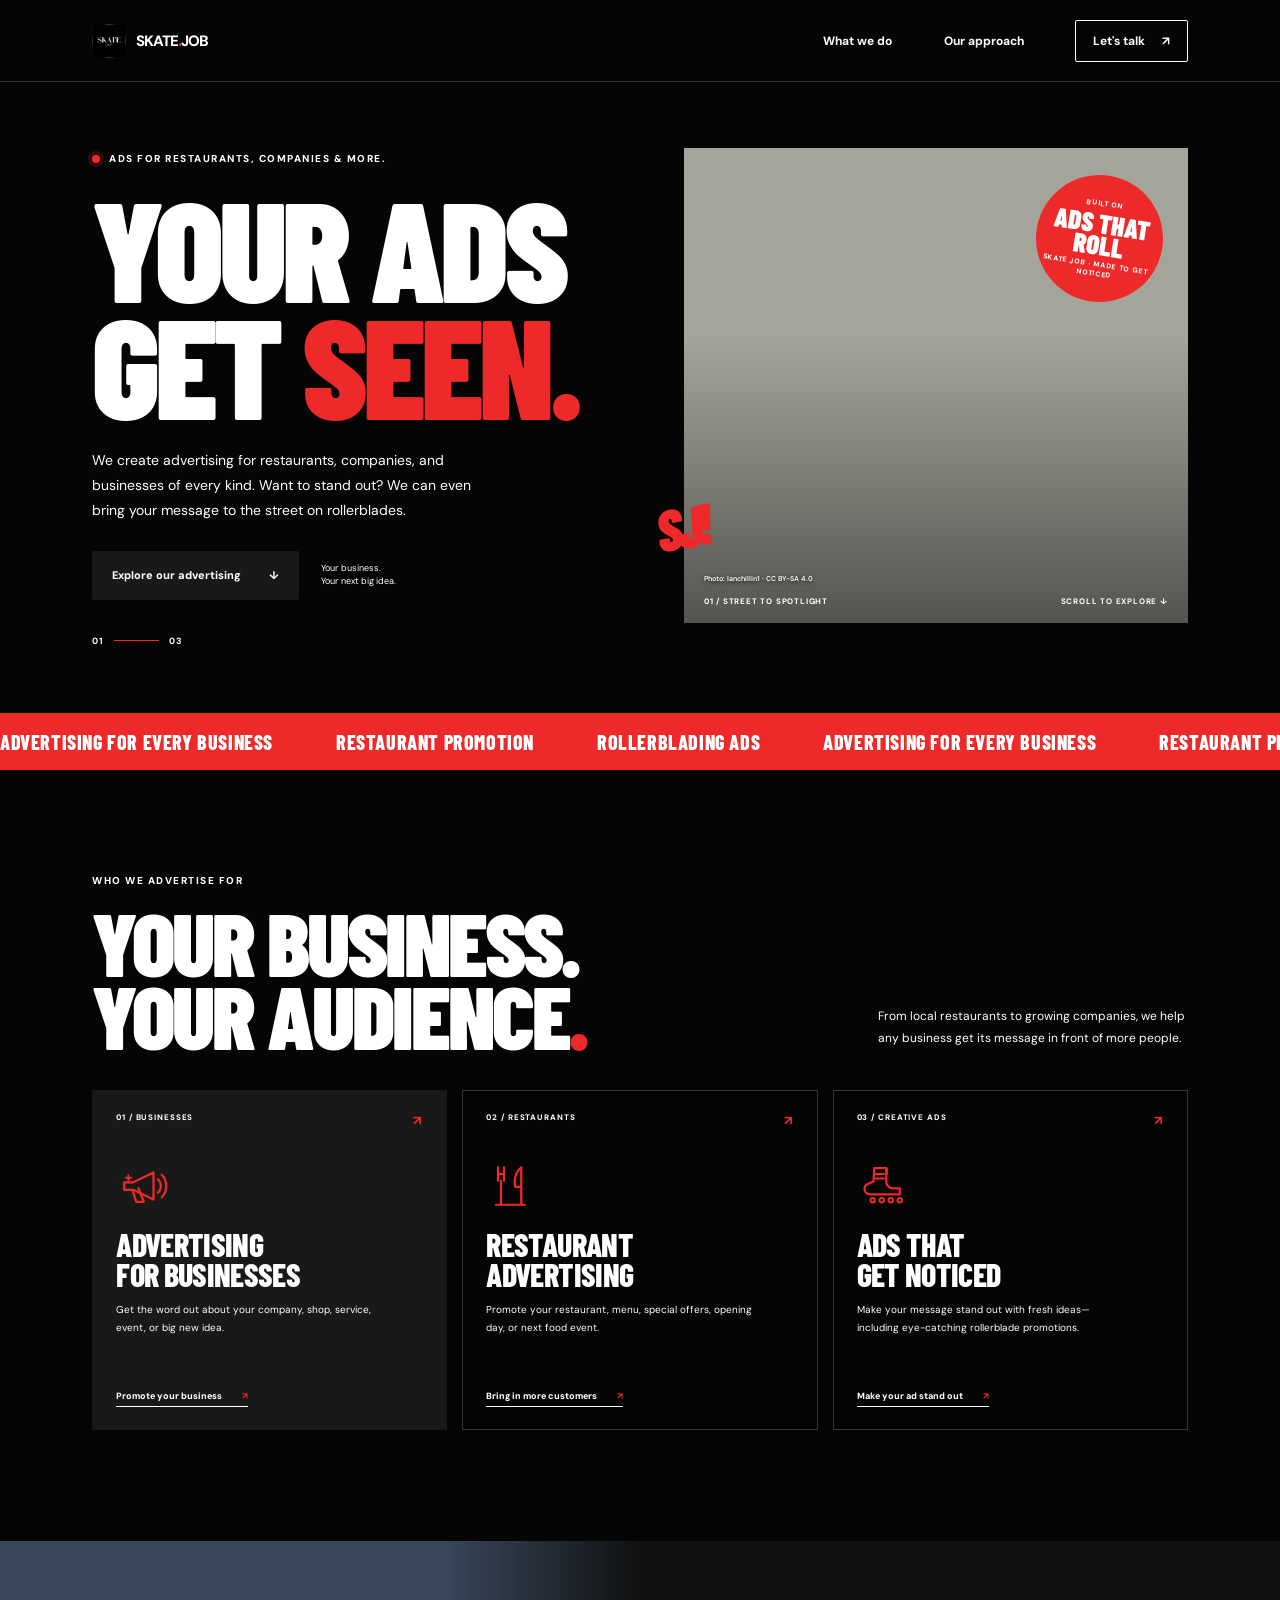
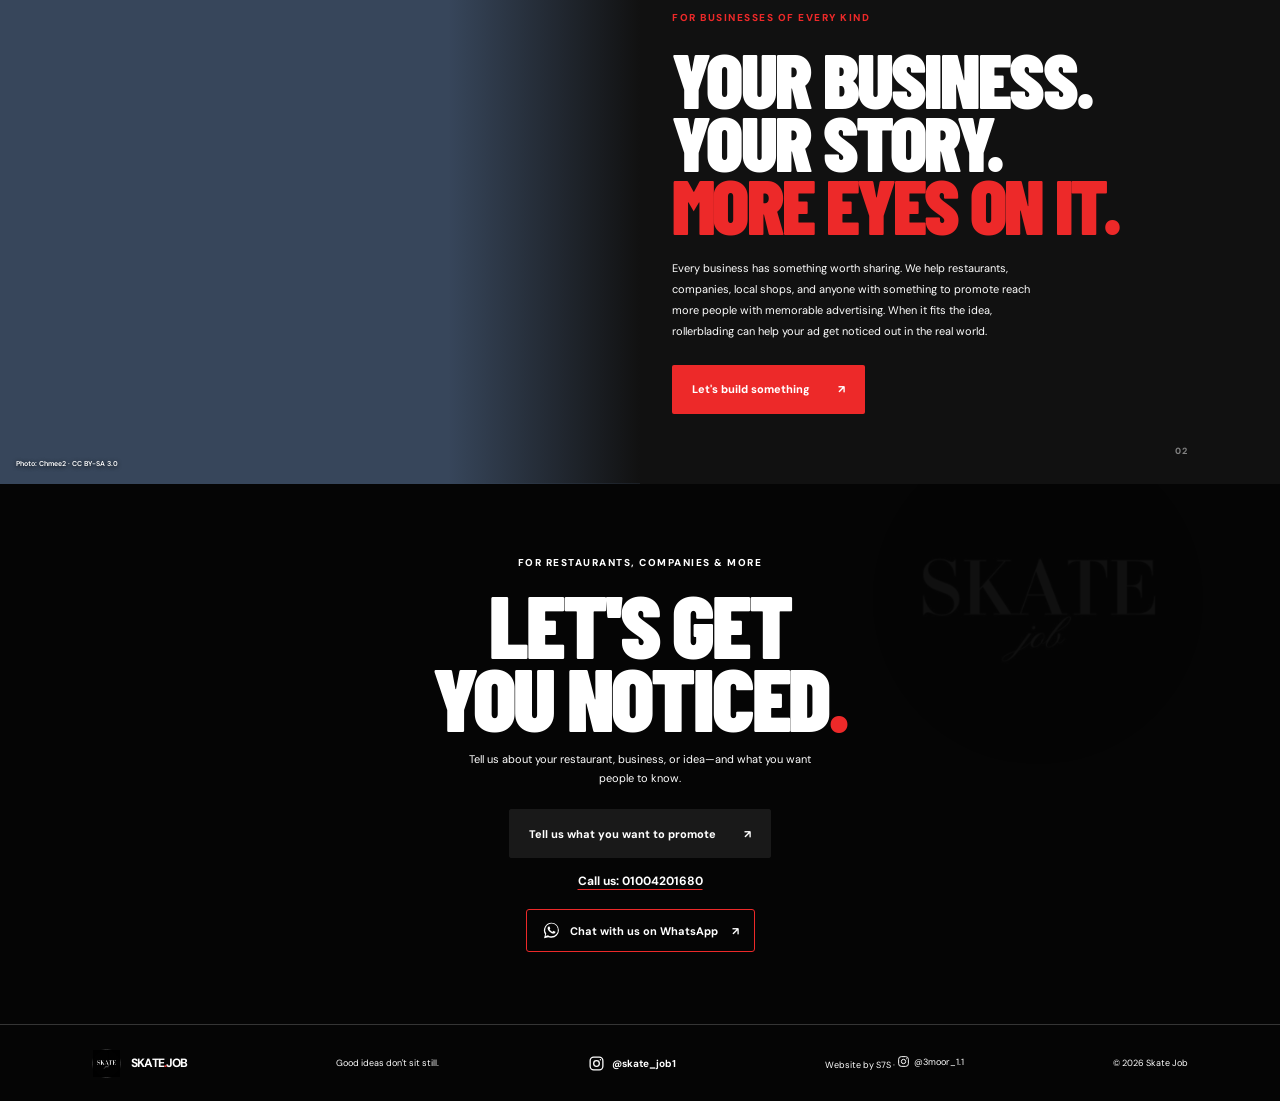
==== commit e8b14686: "Use the new logo across the site" ====
--- a/index.html
+++ b/index.html
@@ -21,7 +21,7 @@
   <body>
     <header class="site-header">
       <a class="wordmark" href="#home" aria-label="Skate Job home">
-        <span class="wordmark-mark" aria-hidden="true">SJ</span>
+        <span class="wordmark-mark" aria-hidden="true"><img src="brand-logo.jpe" alt="" /></span>
         <span>SKATE<span class="wordmark-dot">.</span>JOB</span>
       </a>
 
@@ -159,7 +159,7 @@
       </section>
 
       <section class="contact section-shell" id="contact" aria-labelledby="contact-title">
-        <div class="contact-mark" aria-hidden="true">SJ</div>
+        <div class="contact-mark" aria-hidden="true"><img src="brand-logo.jpe" alt="" /></div>
         <p class="eyebrow">For restaurants, companies &amp; more</p>
         <h2 id="contact-title">LET'S GET<br />YOU NOTICED<span class="accent-dot">.</span></h2>
         <p>Tell us about your restaurant, business, or idea—and what you want people to know.</p>
@@ -183,7 +183,7 @@
 
     <footer class="site-footer">
       <a class="wordmark footer-wordmark" href="#home" aria-label="Skate Job home">
-        <span class="wordmark-mark" aria-hidden="true">SJ</span>
+        <span class="wordmark-mark" aria-hidden="true"><img src="brand-logo.jpe" alt="" /></span>
         <span>SKATE<span class="wordmark-dot">.</span>JOB</span>
       </a>
       <p>Good ideas don't sit still.</p>
--- a/style.css
+++ b/style.css
@@ -78,7 +78,7 @@
   letter-spacing: -0.08em;
 }
 
-.wordmark-dot,
+.wordmark-mark img {   display: block;   width: 100%;   height: 100%;   object-fit: cover; }  .wordmark-dot,
 .accent-dot {
   color: var(--orange);
 }
@@ -618,7 +618,7 @@
   pointer-events: none;
 }
 
-.contact .eyebrow {
+.contact-mark {   width: 330px;   height: 330px;   overflow: hidden;   border-radius: 50%;   opacity: 0.045; }  .contact-mark img {   display: block;   width: 100%;   height: 100%;   object-fit: cover; }  .contact .eyebrow {
   margin-bottom: 17px;
 }
 
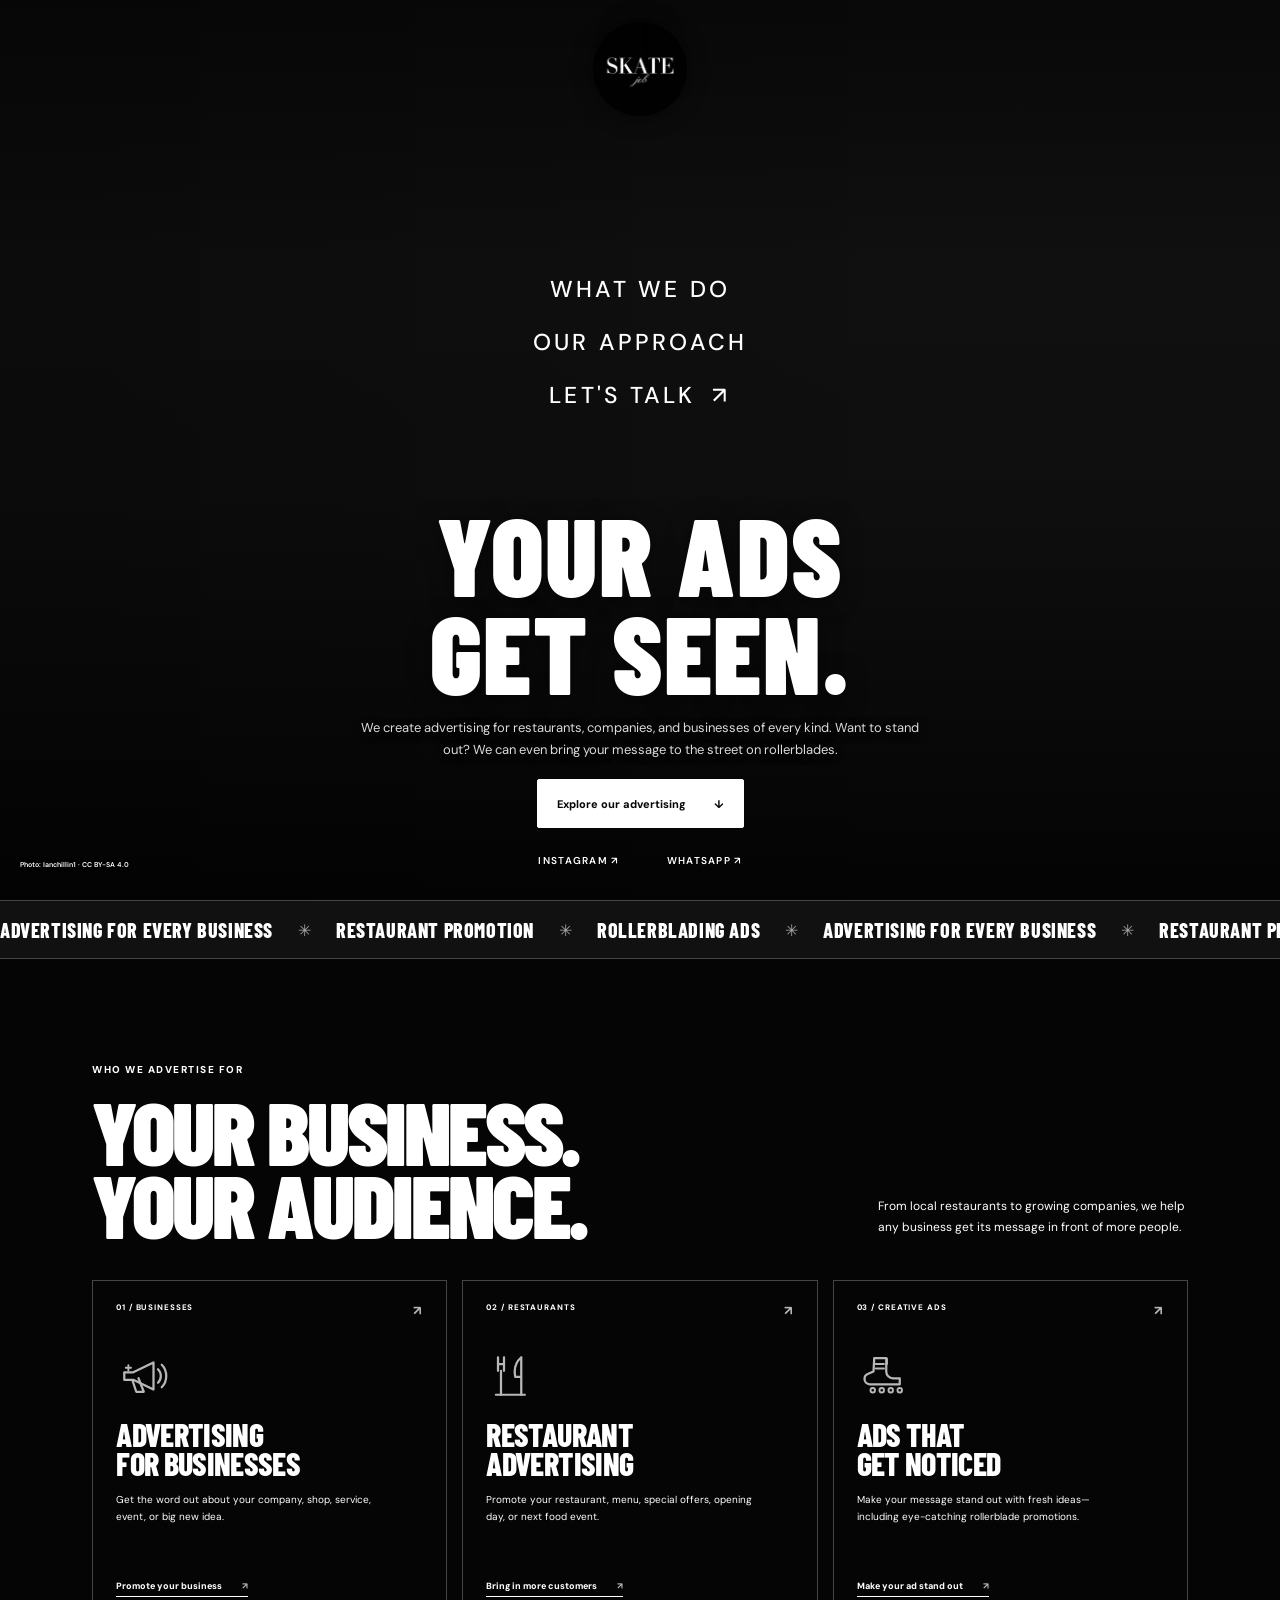
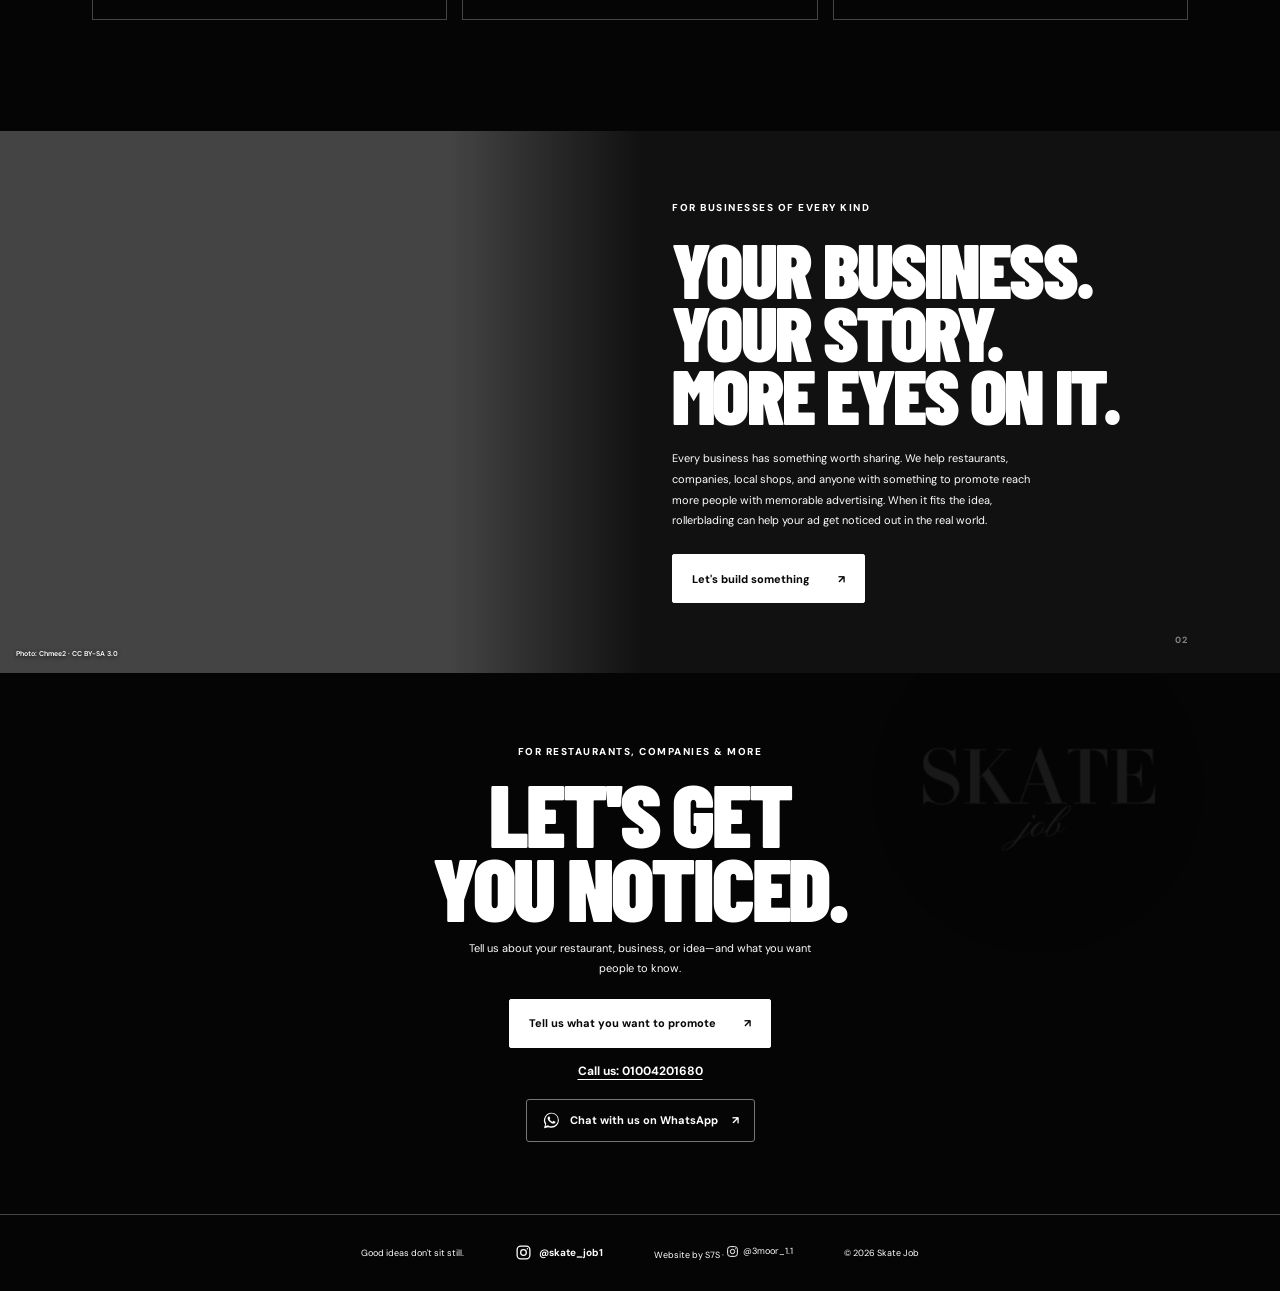
==== commit 03a3ffaf: "Redesign homepage with cinematic monochrome hero Apply a cinematic full-screen monochrome hero, cent" ====
--- a/index.html
+++ b/index.html
@@ -21,8 +21,7 @@
   <body>
     <header class="site-header">
       <a class="wordmark" href="#home" aria-label="Skate Job home">
-        <span class="wordmark-mark" aria-hidden="true"><img src="brand-logo.jpe" alt="" /></span>
-        <span>SKATE<span class="wordmark-dot">.</span>JOB</span>
+        <img class="brand-logo" src="brand-logo.jpe" alt="" />
       </a>
 
       <button
@@ -70,6 +69,10 @@
           <p class="photo-caption"><span>01 / STREET TO SPOTLIGHT</span><span>SCROLL TO EXPLORE ↓</span></p>
           <a class="photo-credit" href="https://commons.wikimedia.org/wiki/File:An_aggressive_inline_skater_performing_a_neg_acid_in_Boston,_Massachusetts.jpg" target="_blank" rel="noopener noreferrer">Photo: Ianchillin1 · CC BY-SA 4.0</a>
           <span class="hero-scribble" aria-hidden="true">SJ!</span>
+        </div>
+        <div class="hero-socials" aria-label="Connect with Skate Job">
+          <a href="https://www.instagram.com/skate_job1/" target="_blank" rel="noopener noreferrer">Instagram <span aria-hidden="true">↗</span></a>
+          <a href="https://wa.me/201004201680" target="_blank" rel="noopener noreferrer">WhatsApp <span aria-hidden="true">↗</span></a>
         </div>
       </section>
 
@@ -183,8 +186,7 @@
 
     <footer class="site-footer">
       <a class="wordmark footer-wordmark" href="#home" aria-label="Skate Job home">
-        <span class="wordmark-mark" aria-hidden="true"><img src="brand-logo.jpe" alt="" /></span>
-        <span>SKATE<span class="wordmark-dot">.</span>JOB</span>
+        <img class="brand-logo" src="brand-logo.jpe" alt="" />
       </a>
       <p>Good ideas don't sit still.</p>
       <a class="instagram-link" href="https://www.instagram.com/skate_job1/" target="_blank" rel="noopener noreferrer" aria-label="Visit Skate Job on Instagram, @skate_job1">
--- a/style.css
+++ b/style.css
@@ -68,17 +68,21 @@
   width: 34px;
   height: 34px;
   place-items: center;
+  overflow: hidden;
   background: #151515;
   border: 1px solid var(--line);
   border-radius: 50%;
-  color: #fff;
-  font-family: var(--display);
-  font-size: 17px;
-  font-weight: 900;
-  letter-spacing: -0.08em;
-}
-
-.wordmark-mark img {   display: block;   width: 100%;   height: 100%;   object-fit: cover; }  .wordmark-dot,
+  flex-shrink: 0;
+}
+
+.wordmark-mark img {
+  display: block;
+  width: 100%;
+  height: 100%;
+  object-fit: cover;
+}
+
+.wordmark-dot,
 .accent-dot {
   color: var(--orange);
 }
@@ -610,15 +614,22 @@
   position: absolute;
   top: -50px;
   right: 6%;
-  color: rgba(255, 255, 255, 0.035);
-  font-family: var(--display);
-  font-size: 330px;
-  font-weight: 900;
-  line-height: 1;
+  width: 330px;
+  height: 330px;
+  overflow: hidden;
+  border-radius: 50%;
+  opacity: 0.045;
   pointer-events: none;
 }
 
-.contact-mark {   width: 330px;   height: 330px;   overflow: hidden;   border-radius: 50%;   opacity: 0.045; }  .contact-mark img {   display: block;   width: 100%;   height: 100%;   object-fit: cover; }  .contact .eyebrow {
+.contact-mark img {
+  display: block;
+  width: 100%;
+  height: 100%;
+  object-fit: cover;
+}
+
+.contact .eyebrow {
   margin-bottom: 17px;
 }
 
@@ -701,7 +712,6 @@
 .footer-wordmark .wordmark-mark {
   width: 29px;
   height: 29px;
-  font-size: 14px;
 }
 
 .site-footer p,
@@ -1079,3 +1089,363 @@
     transition-duration: 0.01ms !important;
   }
 }
+
+:root {
+  --lime: #ffffff;
+  --orange: #ffffff;
+  --line: #454545;
+}
+
+.site-header {
+  position: absolute;
+  inset: 0 0 auto;
+  height: 100svh;
+  padding: 0;
+  border: 0;
+  pointer-events: none;
+}
+
+.wordmark {
+  position: absolute;
+  top: 22px;
+  left: 50%;
+  display: block;
+  transform: translateX(-50%);
+  pointer-events: auto;
+}
+
+.brand-logo {
+  display: block;
+  width: 94px;
+  height: 94px;
+  overflow: hidden;
+  border-radius: 50%;
+  object-fit: contain;
+  filter: drop-shadow(0 1px 10px rgba(0, 0, 0, 0.55));
+}
+
+.site-header .site-navigation {
+  position: absolute;
+  top: 38%;
+  left: 50%;
+  display: flex;
+  flex-direction: column;
+  align-items: center;
+  gap: 15px;
+  font-size: clamp(16px, 2vw, 23px);
+  font-weight: 500;
+  letter-spacing: 0.14em;
+  text-transform: uppercase;
+  transform: translate(-50%, -50%);
+  pointer-events: auto;
+}
+
+.site-navigation > a:not(.nav-contact) {
+  padding: 4px 8px;
+  transition: opacity 180ms ease, letter-spacing 180ms ease;
+}
+
+.site-navigation > a:not(.nav-contact):hover {
+  opacity: 1;
+  letter-spacing: 0.22em;
+}
+
+.site-navigation .nav-contact {
+  padding: 4px 8px;
+  border: 0;
+  border-radius: 0;
+  transition: opacity 180ms ease, letter-spacing 180ms ease;
+}
+
+.site-navigation .nav-contact:hover {
+  color: white;
+  background: transparent;
+  opacity: 0.65;
+  letter-spacing: 0.22em;
+}
+
+.menu-toggle {
+  display: none !important;
+}
+
+.hero {
+  position: relative;
+  display: block;
+  height: 100svh;
+  min-height: 680px;
+  padding: 0;
+  overflow: hidden;
+  background: #101010;
+}
+
+.hero-visual {
+  position: absolute;
+  z-index: 0;
+  inset: 0;
+  align-self: stretch;
+  min-height: 0;
+  height: auto;
+  background: #101010;
+}
+
+.hero-photo {
+  filter: grayscale(1) brightness(0.72) contrast(1.08);
+}
+
+.photo-overlay {
+  background:
+    linear-gradient(180deg, rgba(0, 0, 0, 0.48), transparent 30%, rgba(0, 0, 0, 0.1) 55%, rgba(0, 0, 0, 0.78)),
+    linear-gradient(90deg, rgba(0, 0, 0, 0.28), transparent 75%);
+}
+
+.hero-copy {
+  position: absolute;
+  z-index: 1;
+  right: auto;
+  bottom: 72px;
+  left: 50%;
+  width: min(88%, 760px);
+  align-items: center;
+  padding: 0;
+  text-align: center;
+  transform: translateX(-50%);
+}
+
+.hero .eyebrow,
+.hero-note,
+.hero-index,
+.hero-stamp,
+.hero-scribble,
+.photo-caption {
+  display: none;
+}
+
+.hero h1 {
+  font-size: clamp(54px, 8.5vw, 112px);
+  letter-spacing: 0.015em;
+  line-height: 0.9;
+  text-shadow: 0 3px 22px rgba(0, 0, 0, 0.5);
+}
+
+.hero h1 span {
+  color: white;
+}
+
+.hero-description {
+  max-width: 570px;
+  margin-top: 16px;
+  color: rgba(255, 255, 255, 0.86);
+  font-size: 13px;
+  line-height: 1.7;
+  text-shadow: 0 2px 10px rgba(0, 0, 0, 0.8);
+}
+
+.hero-actions {
+  margin-top: 18px;
+}
+
+.button-dark,
+.button-light {
+  border-color: white;
+  background: white;
+  color: #080808;
+}
+
+.button-dark:hover,
+.button-light:hover {
+  border-color: white;
+  background: transparent;
+  color: white;
+}
+
+.hero-socials {
+  position: absolute;
+  z-index: 2;
+  right: 0;
+  bottom: 25px;
+  left: 0;
+  display: flex;
+  justify-content: center;
+  gap: 32px;
+  font-size: 10px;
+  font-weight: 600;
+  letter-spacing: 0.13em;
+  text-transform: uppercase;
+}
+
+.hero-socials a {
+  padding: 8px;
+  transition: opacity 160ms ease;
+}
+
+.hero-socials a:hover {
+  opacity: 0.6;
+}
+
+.hero-visual > .photo-credit {
+  bottom: 30px;
+  left: 20px;
+}
+
+.ticker {
+  border-block: 1px solid var(--line);
+  background: #111111;
+  color: white;
+}
+
+.ticker-star {
+  color: #a7a7a7;
+}
+
+.service-card,
+.service-card-featured {
+  border-color: var(--line);
+  background: transparent;
+  color: var(--ink);
+}
+
+.service-card:hover {
+  box-shadow: none;
+}
+
+.service-card-top span:last-child,
+.service-icon-promo,
+.service-icon-spark,
+.service-icon-skate,
+.text-link span {
+  color: #b8b8b8;
+}
+
+.about {
+  background: #111111;
+}
+
+.about-image {
+  filter: grayscale(1);
+}
+
+.about-copy .eyebrow,
+.about h2 span {
+  color: white;
+}
+
+.contact-mark {
+  opacity: 0.08;
+}
+
+.contact-phone {
+  text-decoration-color: white;
+}
+
+.whatsapp-link {
+  border-color: #777777;
+}
+
+.whatsapp-link:hover {
+  border-color: white;
+  background: white;
+  color: #080808;
+}
+
+.instagram-link:hover,
+.developer-credit a:hover,
+.contact-phone:hover {
+  color: #b8b8b8;
+}
+
+.footer-wordmark .brand-logo {
+  width: 48px;
+  height: 48px;
+}
+
+.site-footer {
+  justify-content: center;
+  gap: clamp(18px, 4vw, 56px);
+  flex-wrap: wrap;
+}
+
+@media (max-width: 800px) {
+  .site-header {
+    height: 100svh;
+    padding: 0;
+  }
+
+  .hero {
+    min-height: 660px;
+    padding: 0;
+  }
+}
+
+@media (max-width: 620px) {
+  .site-header {
+    height: 100svh;
+  }
+
+  .brand-logo {
+    width: 82px;
+    height: 82px;
+  }
+
+  .site-header .site-navigation {
+    top: 38%;
+    gap: 13px;
+    width: 100%;
+    padding: 0;
+    border: 0;
+    background: transparent;
+  }
+
+  .site-header .site-navigation > a:not(.nav-contact) {
+    padding: 4px 8px;
+    border: 0;
+  }
+
+  .site-header .site-navigation .nav-contact {
+    justify-content: center;
+    margin-top: 0;
+  }
+
+  .hero {
+    min-height: 640px;
+    padding: 0;
+  }
+
+  .hero-copy {
+    bottom: 82px;
+    width: 88%;
+  }
+
+  .hero h1 {
+    font-size: clamp(48px, 13vw, 76px);
+  }
+
+  .hero-description {
+    max-width: 380px;
+    margin-top: 12px;
+    font-size: 11px;
+  }
+
+  .hero-actions {
+    margin-top: 14px;
+  }
+
+  .hero-socials {
+    bottom: 16px;
+    gap: 18px;
+  }
+
+  .hero-visual > .photo-credit {
+    bottom: 54px;
+    left: 12px;
+  }
+
+  .contact-mark {
+    width: 250px;
+    height: 250px;
+  }
+
+  .footer-wordmark .brand-logo {
+    width: 40px;
+    height: 40px;
+  }
+}
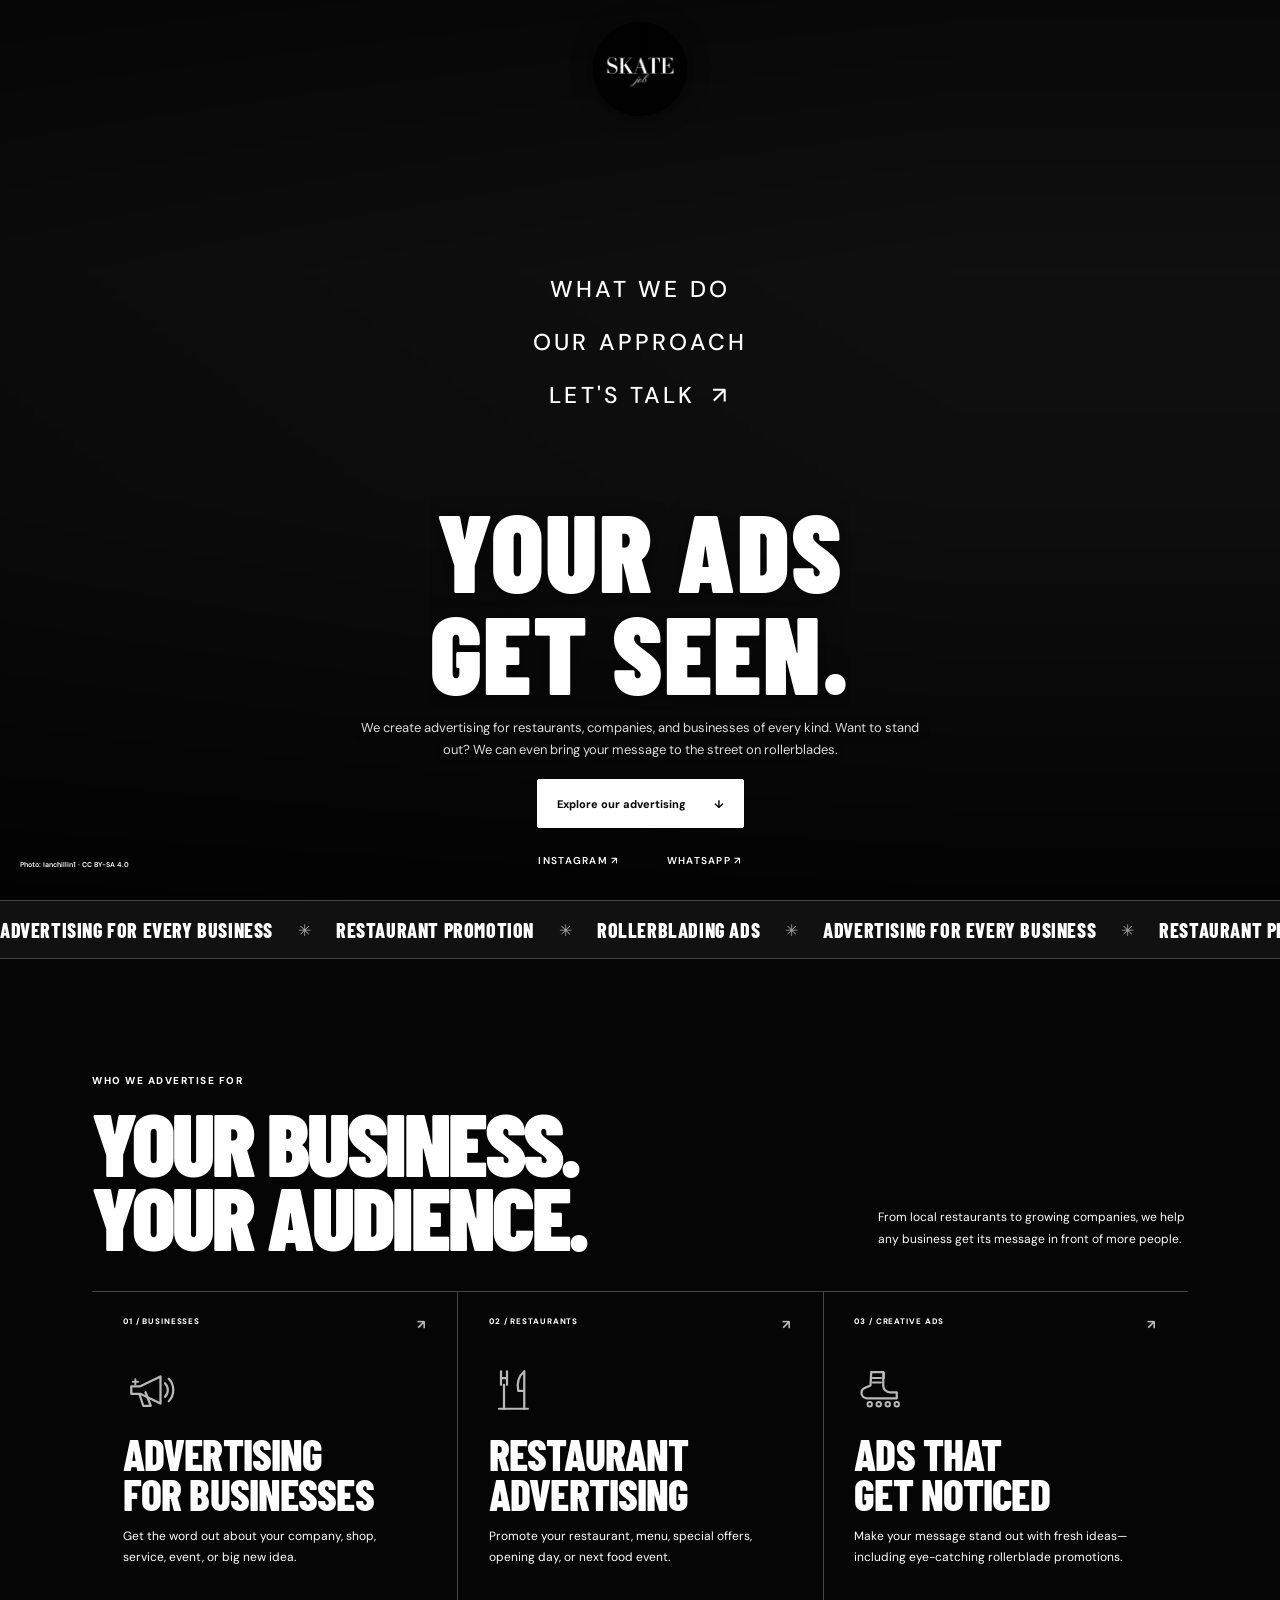
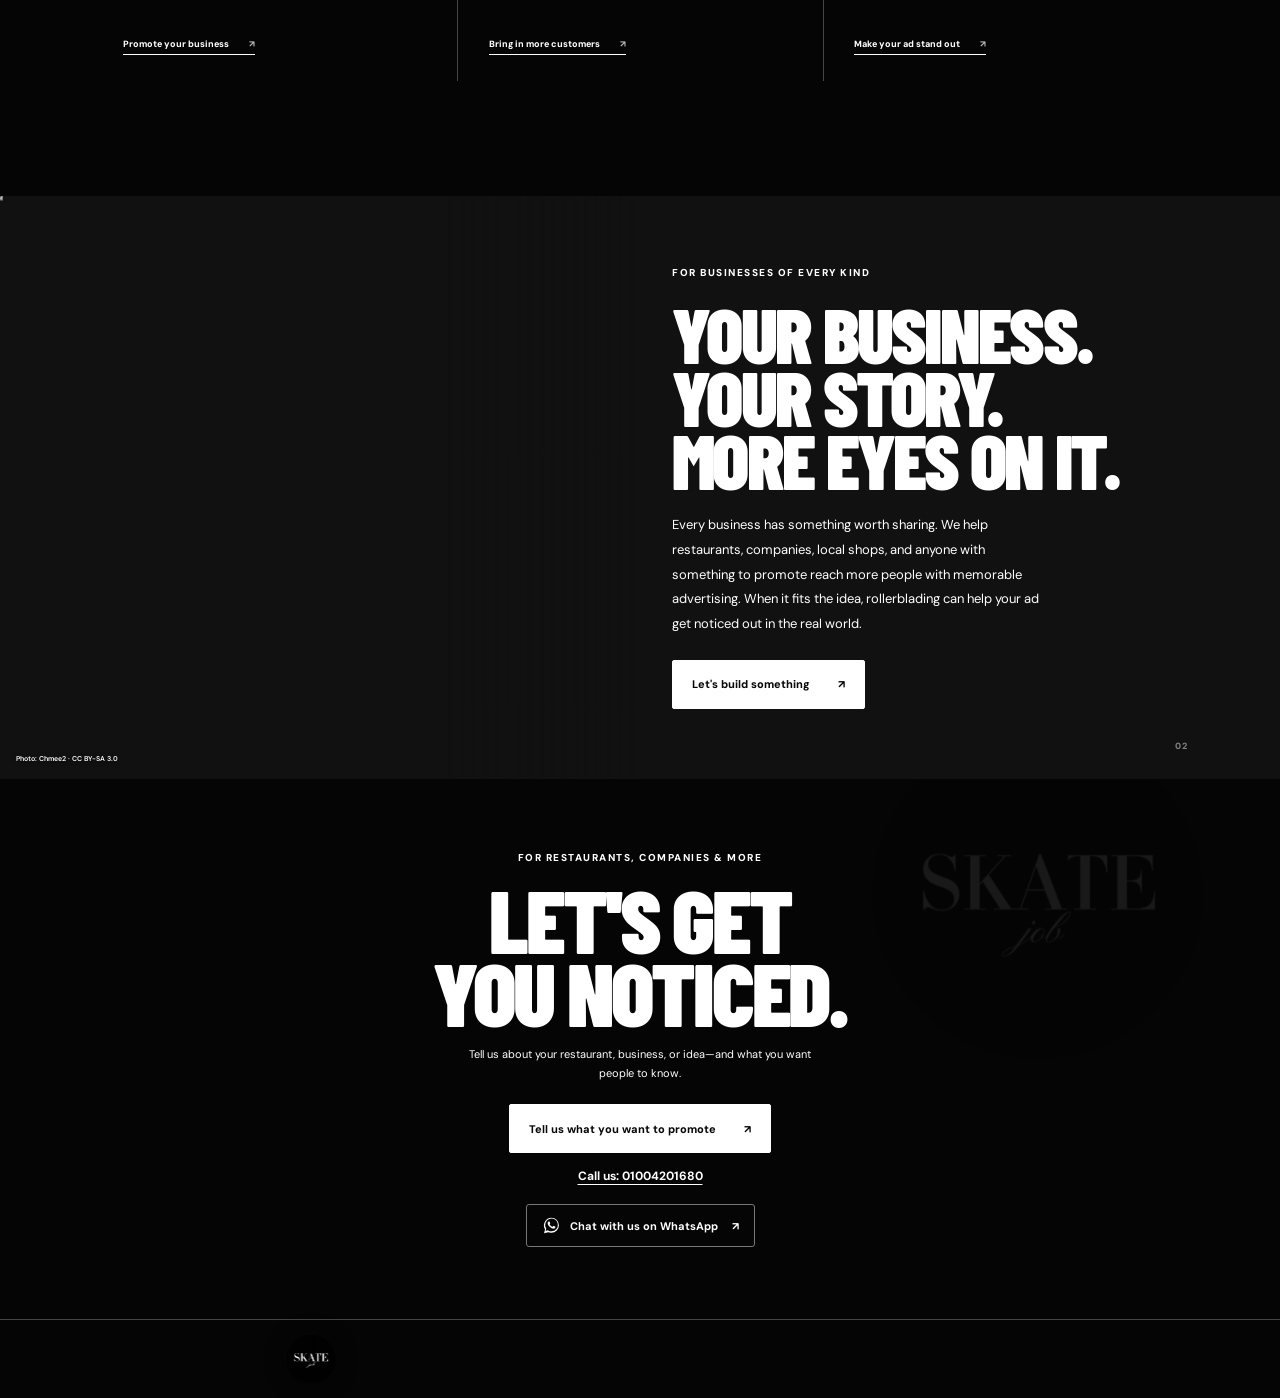
==== commit 138949fd: "Create an immersive editorial Skate Job experience Refine the WEGZWORLD-inspired layout with a cinem" ====
--- a/index.html
+++ b/index.html
@@ -21,19 +21,8 @@
   <body>
     <header class="site-header">
       <a class="wordmark" href="#home" aria-label="Skate Job home">
-        <img class="brand-logo" src="brand-logo.jpe" alt="" />
+        <img class="brand-logo" src="brand-logo.jpe" alt="" fetchpriority="high" />
       </a>
-
-      <button
-        class="menu-toggle"
-        type="button"
-        aria-label="Open navigation menu"
-        aria-expanded="false"
-        aria-controls="site-navigation"
-      >
-        <span></span>
-        <span></span>
-      </button>
 
       <nav class="site-navigation" id="site-navigation" aria-label="Main navigation">
         <a href="#services">What we do</a>
@@ -46,7 +35,10 @@
       <section class="hero" id="home" aria-labelledby="hero-title">
         <div class="hero-copy">
           <p class="eyebrow"><span class="status-dot"></span> Ads for restaurants, companies &amp; more.</p>
-          <h1 id="hero-title">YOUR ADS<br />GET <span>SEEN.</span></h1>
+          <h1 id="hero-title">
+            <span class="hero-title-line"><span>YOUR ADS</span></span>
+            <span class="hero-title-line"><span>GET SEEN.</span></span>
+          </h1>
           <p class="hero-description">
             We create advertising for restaurants, companies, and businesses of every
             kind. Want to stand out? We can even bring your message to the street on rollerblades.
@@ -145,6 +137,13 @@
 
       <section class="about" id="about" aria-labelledby="about-title">
         <div class="about-image" role="img" aria-label="Inline skater performing an airborne trick at an outdoor event">
+          <img
+            class="about-photo"
+            src="https://thumb.wikimedia.org/wikipedia/commons/thumb/8/86/Aggressive_inline%281%29.jpg/1280px-Aggressive_inline%281%29.jpg"
+            alt=""
+            loading="lazy"
+            decoding="async"
+          />
           <a class="photo-credit" href="https://commons.wikimedia.org/wiki/File:Aggressive_inline(1).jpg" target="_blank" rel="noopener noreferrer">Photo: Chmee2 · CC BY-SA 3.0</a>
         </div>
         <div class="about-copy">
--- a/style.css
+++ b/style.css
@@ -116,10 +116,6 @@
 .nav-contact:hover {
   color: var(--paper);
   background: var(--ink);
-}
-
-.menu-toggle {
-  display: none;
 }
 
 .hero {
@@ -539,17 +535,34 @@
 .about-image {
   position: relative;
   min-height: 484px;
-  background-color: #37465b;
-  background-image:
-    linear-gradient(90deg, transparent 70%, #111111 100%),
-    url("https://thumb.wikimedia.org/wikipedia/commons/thumb/8/86/Aggressive_inline%281%29.jpg/1280px-Aggressive_inline%281%29.jpg");
-  background-position: center, center 56%;
-  background-size: cover;
+  overflow: hidden;
+  background-color: #111111;
+}
+
+.about-photo {
+  position: absolute;
+  inset: 0;
+  width: 100%;
+  height: 100%;
+  object-fit: cover;
+  object-position: center 56%;
+  filter: grayscale(1);
+  transform: scale(1.05) translate3d(0, var(--parallax-offset, 0px), 0);
 }
 
 .about-image > .photo-credit {
   bottom: 15px;
   left: 16px;
+  z-index: 2;
+}
+
+.about-image::after {
+  position: absolute;
+  z-index: 1;
+  inset: 0;
+  background: linear-gradient(90deg, transparent 70%, #111111 100%);
+  content: "";
+  pointer-events: none;
 }
 
 .about-copy {
@@ -835,63 +848,6 @@
     height: 68px;
   }
 
-  .menu-toggle {
-    width: 42px;
-    height: 42px;
-    display: flex;
-    flex-direction: column;
-    align-items: center;
-    justify-content: center;
-    gap: 6px;
-    border: 1px solid var(--line);
-    border-radius: 2px;
-    background: transparent;
-    cursor: pointer;
-  }
-
-  .menu-toggle span {
-    width: 17px;
-    height: 2px;
-    background: var(--ink);
-    transition: transform 160ms ease;
-  }
-
-  .menu-toggle[aria-expanded="true"] span:first-child {
-    transform: translateY(4px) rotate(45deg);
-  }
-
-  .menu-toggle[aria-expanded="true"] span:last-child {
-    transform: translateY(-4px) rotate(-45deg);
-  }
-
-  .site-navigation {
-    position: absolute;
-    top: 67px;
-    right: 0;
-    left: 0;
-    display: none;
-    flex-direction: column;
-    align-items: stretch;
-    gap: 0;
-    padding: 8px 6% 20px;
-    border-bottom: 1px solid var(--line);
-    background: var(--paper);
-  }
-
-  .site-navigation.is-open {
-    display: flex;
-  }
-
-  .site-navigation > a:not(.nav-contact) {
-    padding: 14px 0;
-    border-bottom: 1px solid var(--line);
-  }
-
-  .nav-contact {
-    justify-content: space-between;
-    margin-top: 14px;
-  }
-
   .hero {
     grid-template-columns: 1fr;
     padding: 41px 6% 43px;
@@ -1017,10 +973,10 @@
   .about-image {
     position: relative;
     min-height: 280px;
-    background-image:
-      linear-gradient(180deg, transparent 65%, var(--ink) 100%),
-      url("https://thumb.wikimedia.org/wikipedia/commons/thumb/8/86/Aggressive_inline%281%29.jpg/1280px-Aggressive_inline%281%29.jpg");
-    background-position: center, center 56%;
+  }
+
+  .about-image::after {
+    background: linear-gradient(180deg, transparent 65%, #111111 100%);
   }
 
   .about-copy {
@@ -1076,7 +1032,6 @@
   .site-footer > span {
     font-size: 8px;
   }
-
 }
 
 @media (prefers-reduced-motion: reduce) {
@@ -1087,6 +1042,119 @@
     animation-duration: 0.01ms !important;
     animation-iteration-count: 1 !important;
     transition-duration: 0.01ms !important;
+  }
+}
+
+@media (prefers-reduced-motion: no-preference) {
+  .motion-ready .motion-reveal {
+    opacity: 0;
+    transform: translate3d(0, 26px, 0);
+    transition:
+      opacity 700ms cubic-bezier(0.22, 1, 0.36, 1),
+      transform 760ms cubic-bezier(0.22, 1, 0.36, 1);
+    transition-delay: var(--reveal-delay, 0ms);
+  }
+
+  .motion-ready .motion-reveal.is-visible {
+    opacity: 1;
+    transform: translate3d(0, 0, 0);
+  }
+
+  .motion-ready .site-navigation > a,
+  .motion-ready .hero-socials > a {
+    opacity: 0;
+  }
+
+  .motion-start .site-navigation > a,
+  .motion-start .hero-socials > a {
+    animation: soft-arrive 850ms cubic-bezier(0.22, 1, 0.36, 1) both;
+  }
+
+  .motion-start .site-navigation > a:nth-child(1) {
+    animation-delay: 180ms;
+  }
+
+  .motion-start .site-navigation > a:nth-child(2) {
+    animation-delay: 280ms;
+  }
+
+  .motion-start .site-navigation > a:nth-child(3) {
+    animation-delay: 380ms;
+  }
+
+  .motion-start .hero-socials > a:first-child {
+    animation-delay: 520ms;
+  }
+
+  .motion-start .hero-socials > a:last-child {
+    animation-delay: 620ms;
+  }
+
+  .ticker:hover .ticker-track,
+  .ticker:focus-within .ticker-track {
+    animation-play-state: paused;
+  }
+
+  .service-card {
+    transition:
+      transform 420ms cubic-bezier(0.2, 0.8, 0.2, 1),
+      box-shadow 420ms cubic-bezier(0.2, 0.8, 0.2, 1),
+      border-color 420ms ease;
+  }
+
+  .motion-ready .service-card.is-visible:hover {
+    transform: translateY(-8px);
+    border-color: #8c8c8c;
+  }
+
+  .service-icon svg {
+    transition: transform 500ms cubic-bezier(0.2, 0.8, 0.2, 1);
+  }
+
+  .service-card:hover .service-icon svg {
+    transform: scale(1.08) rotate(-4deg);
+  }
+
+  .button,
+  .whatsapp-link {
+    transition:
+      background 320ms ease,
+      color 320ms ease,
+      border-color 320ms ease,
+      transform 320ms cubic-bezier(0.2, 0.8, 0.2, 1);
+  }
+
+  .hero-socials a,
+  .instagram-link,
+  .developer-credit a {
+    transition: opacity 280ms ease, transform 280ms ease;
+  }
+
+  .hero-socials a:hover,
+  .instagram-link:hover,
+  .developer-credit a:hover {
+    transform: translateY(-3px);
+  }
+}
+
+@keyframes soft-arrive {
+  from {
+    opacity: 0;
+    transform: translate3d(0, -14px, 0);
+  }
+
+  to {
+    opacity: 1;
+    transform: translate3d(0, 0, 0);
+  }
+}
+
+@media (prefers-reduced-motion: reduce) {
+  .motion-ready .motion-reveal,
+  .motion-ready .site-navigation > a,
+  .motion-ready .hero-socials > a {
+    opacity: 1 !important;
+    transform: none !important;
   }
 }
 
@@ -1164,10 +1232,6 @@
   letter-spacing: 0.22em;
 }
 
-.menu-toggle {
-  display: none !important;
-}
-
 .hero {
   position: relative;
   display: block;
@@ -1449,3 +1513,204 @@
     height: 40px;
   }
 }
+
+.footer-wordmark {
+  position: relative;
+  top: auto;
+  left: auto;
+  transform: none;
+}
+
+.services {
+  padding-top: clamp(78px, 9vw, 132px);
+  padding-bottom: clamp(82px, 9vw, 132px);
+}
+
+.service-grid {
+  gap: 0;
+}
+
+.service-card,
+.service-card-featured {
+  min-height: 390px;
+  padding: 24px clamp(18px, 2.4vw, 34px) 26px;
+  border: 0;
+  border-top: 1px solid var(--line);
+  background: transparent;
+  color: var(--ink);
+}
+
+.service-card + .service-card {
+  border-left: 1px solid var(--line);
+}
+
+.service-card h3 {
+  font-size: clamp(35px, 3.4vw, 52px);
+}
+
+.service-card p {
+  max-width: 290px;
+  font-size: 12px;
+}
+
+.service-card-featured p {
+  color: var(--muted);
+}
+
+.about-copy > p:not(.eyebrow) {
+  font-size: 13px;
+}
+
+.site-navigation > a:not(.nav-contact),
+.site-navigation .nav-contact {
+  background-image: linear-gradient(currentColor, currentColor);
+  background-repeat: no-repeat;
+  background-position: 50% 100%;
+  background-size: 0% 1px;
+  transition:
+    opacity 250ms ease,
+    letter-spacing 350ms cubic-bezier(0.22, 1, 0.36, 1),
+    background-size 350ms cubic-bezier(0.22, 1, 0.36, 1);
+}
+
+.site-navigation > a:not(.nav-contact):hover,
+.site-navigation .nav-contact:hover {
+  background-size: 100% 1px;
+}
+
+.button span[aria-hidden="true"],
+.text-link span[aria-hidden="true"],
+.whatsapp-link > span:last-child {
+  display: inline-block;
+  transition: transform 280ms cubic-bezier(0.22, 1, 0.36, 1);
+}
+
+.button:hover span[aria-hidden="true"],
+.text-link:hover span[aria-hidden="true"],
+.whatsapp-link:hover > span:last-child {
+  transform: translate(3px, -2px);
+}
+
+@media (prefers-reduced-motion: no-preference) {
+  .motion-ready .wordmark {
+    opacity: 0;
+  }
+
+  .motion-start .wordmark {
+    animation: brand-arrive 850ms cubic-bezier(0.22, 1, 0.36, 1) 80ms both;
+  }
+
+  .motion-ready .hero-title-line > span {
+    transform: translateY(115%);
+  }
+
+  .motion-start .hero-title-line > span {
+    animation: title-line-arrive 900ms cubic-bezier(0.22, 1, 0.36, 1) both;
+  }
+
+  .motion-start .hero-title-line:nth-child(2) > span {
+    animation-delay: 110ms;
+  }
+
+  .motion-start .hero-visual {
+    animation: hero-image-wipe 1150ms cubic-bezier(0.76, 0, 0.24, 1) 70ms both;
+  }
+
+  .motion-start .hero-photo {
+    animation: hero-photo-settle 1400ms cubic-bezier(0.22, 1, 0.36, 1) 70ms both;
+  }
+
+  .motion-ready .about-photo {
+    will-change: transform;
+  }
+
+  .ticker:hover .ticker-track,
+  .ticker:focus-within .ticker-track {
+    animation-play-state: paused;
+  }
+}
+
+.hero-title-line {
+  display: block;
+  overflow: hidden;
+  padding: 0.04em 0 0.08em;
+  margin: -0.04em 0 -0.08em;
+}
+
+.hero-title-line > span {
+  display: inline-block;
+}
+
+.site-footer .footer-wordmark {
+  transform: none;
+}
+
+@keyframes brand-arrive {
+  from {
+    opacity: 0;
+    transform: translate(-50%, -15px);
+  }
+
+  to {
+    opacity: 1;
+    transform: translate(-50%, 0);
+  }
+}
+
+@keyframes title-line-arrive {
+  from {
+    transform: translateY(115%);
+  }
+
+  to {
+    transform: translateY(0);
+  }
+}
+
+@keyframes hero-image-wipe {
+  from {
+    clip-path: inset(0 0 100% 0);
+  }
+
+  to {
+    clip-path: inset(0);
+  }
+}
+
+@keyframes hero-photo-settle {
+  from {
+    transform: scale(1.13);
+  }
+
+  to {
+    transform: scale(1.045);
+  }
+}
+
+@media (max-width: 800px) {
+  .service-card,
+  .service-card-featured {
+    min-height: 355px;
+  }
+}
+
+@media (max-width: 620px) {
+  .service-grid {
+    gap: 0;
+  }
+
+  .service-card,
+  .service-card-featured {
+    min-height: 300px;
+    padding-right: 21px;
+    padding-left: 21px;
+  }
+
+  .service-card + .service-card {
+    border-left: 0;
+  }
+
+  .service-card h3 {
+    font-size: 42px;
+  }
+}
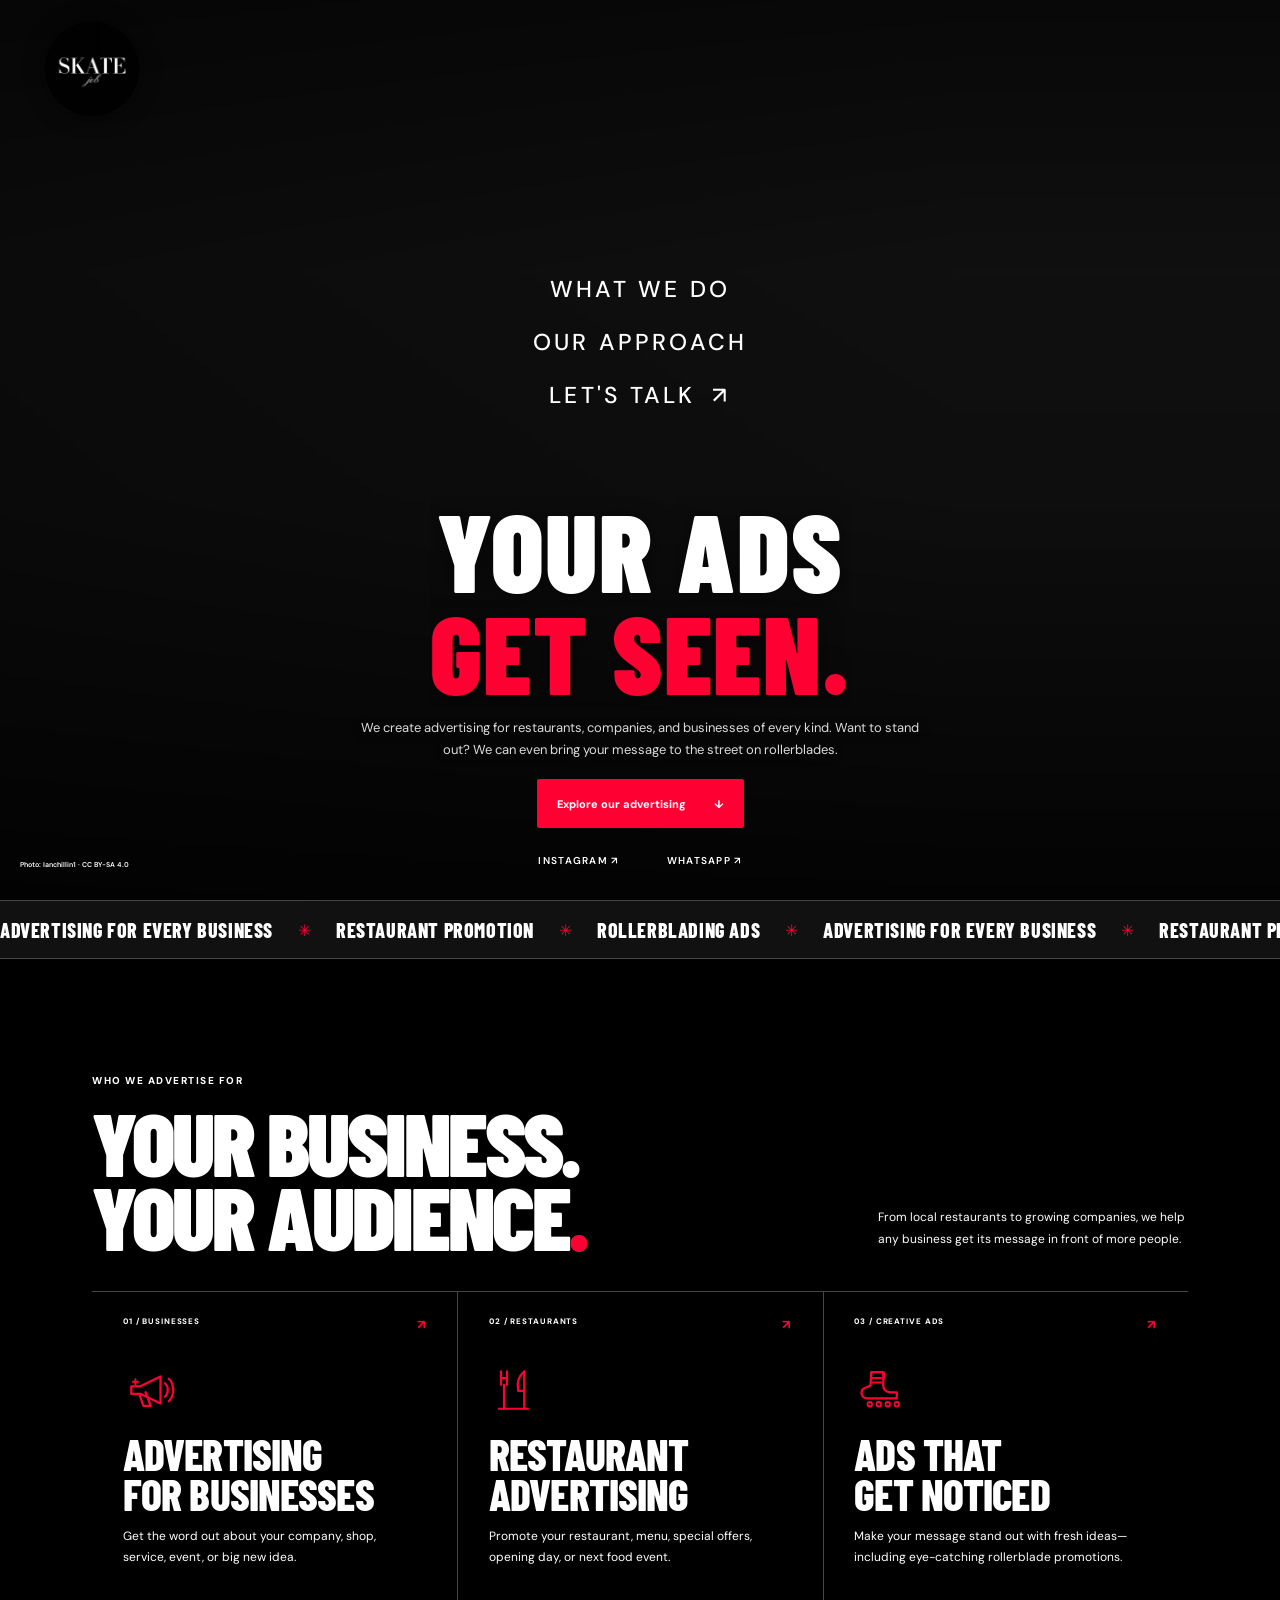
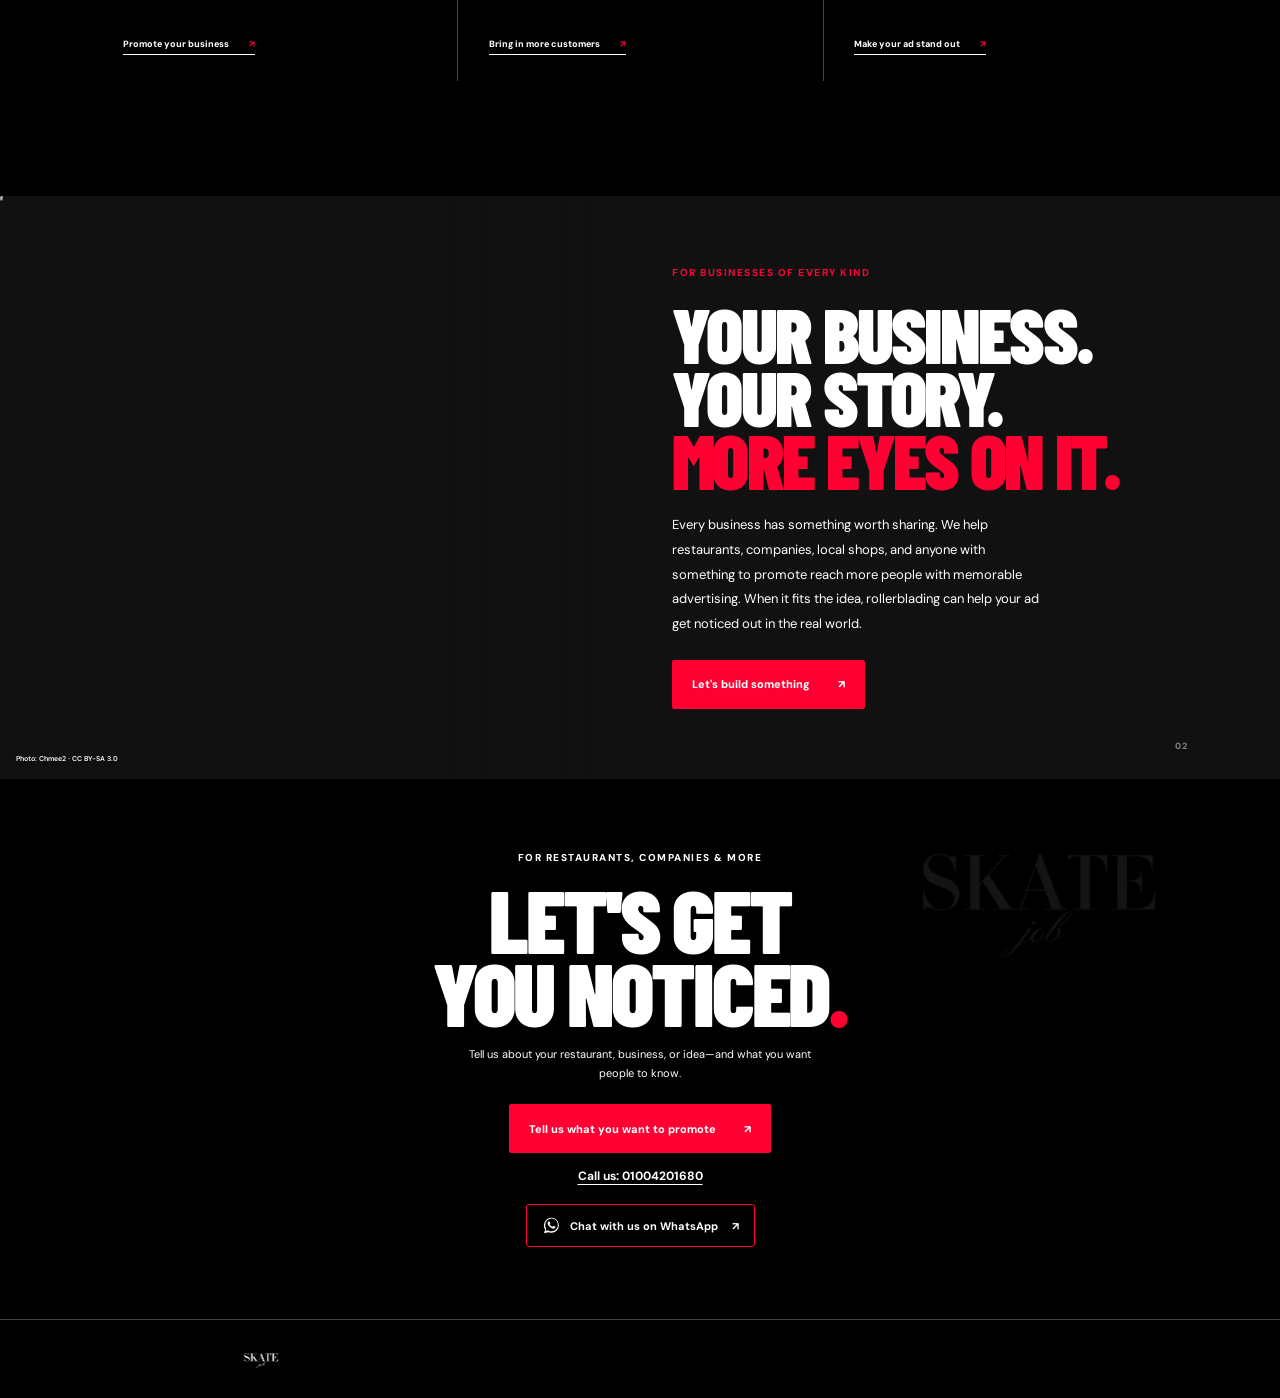
==== commit 16ef66c0: "Add transitions and update site branding" ====
--- a/index.html
+++ b/index.html
@@ -7,7 +7,7 @@
       name="description"
       content="Skate Job creates advertising for companies, restaurants, and businesses of every kind, with creative rollerblading promotions that get noticed."
     />
-    <meta name="theme-color" content="#050505" />
+    <meta name="theme-color" content="#000000" />
     <title>Skate Job — Advertising that gets noticed</title>
     <link rel="preconnect" href="https://fonts.googleapis.com" />
     <link rel="preconnect" href="https://fonts.gstatic.com" crossorigin />
@@ -16,9 +16,11 @@
       rel="stylesheet"
     />
     <link rel="stylesheet" href="style.css" />
+    <link rel="stylesheet" href="transitions.css" />
     <script src="script.js" defer></script>
   </head>
   <body>
+    <div class="page-transition" aria-hidden="true"></div>
     <header class="site-header">
       <a class="wordmark" href="#home" aria-label="Skate Job home">
         <img class="brand-logo" src="brand-logo.jpe" alt="" fetchpriority="high" />
@@ -196,6 +198,7 @@
         </svg>
         <span>@skate_job1</span>
       </a>
+      <a class="footer-connect-link" href="connect.html">Connect <span aria-hidden="true">↗</span></a>
       <span class="developer-credit">Website by S7S · <a href="https://www.instagram.com/3moor_1.1/" target="_blank" rel="noopener noreferrer"><svg viewBox="0 0 24 24" fill="none" aria-hidden="true"><rect x="3" y="3" width="18" height="18" rx="5" stroke="currentColor" stroke-width="1.8" /><circle cx="12" cy="12" r="4" stroke="currentColor" stroke-width="1.8" /><circle cx="17.5" cy="6.8" r="1" fill="currentColor" /></svg><span>@3moor_1.1</span></a></span>
       <span>© <span id="current-year"></span> Skate Job</span>
     </footer>
--- a/style.css
+++ b/style.css
@@ -1,11 +1,11 @@
 :root {
   color-scheme: dark;
-  --paper: #050505;
+  --paper: #000000;
   --ink: #ffffff;
   --muted: #ffffff;
   --line: #353535;
-  --lime: #ed2929;
-  --orange: #ed2929;
+  --lime: #ff0033;
+  --orange: #ff0033;
   --display: "Barlow Condensed", Impact, sans-serif;
   --body: "DM Sans", Arial, sans-serif;
 }
@@ -157,7 +157,7 @@
   height: 8px;
   border-radius: 50%;
   background: var(--orange);
-  box-shadow: 0 0 0 4px rgba(237, 41, 41, 0.2);
+  box-shadow: 0 0 0 4px rgba(255, 0, 51, 0.2);
 }
 
 h1,
@@ -1104,7 +1104,7 @@
 
   .motion-ready .service-card.is-visible:hover {
     transform: translateY(-8px);
-    border-color: #8c8c8c;
+    border-color: var(--orange);
   }
 
   .service-icon svg {
@@ -1159,8 +1159,8 @@
 }
 
 :root {
-  --lime: #ffffff;
-  --orange: #ffffff;
+  --lime: #ff0033;
+  --orange: #ff0033;
   --line: #454545;
 }
 
@@ -1176,9 +1176,9 @@
 .wordmark {
   position: absolute;
   top: 22px;
-  left: 50%;
+  left: 7.2%;
   display: block;
-  transform: translateX(-50%);
+  transform: none;
   pointer-events: auto;
 }
 
@@ -1445,6 +1445,10 @@
     height: 100svh;
   }
 
+  .site-header .wordmark {
+    left: 20px;
+  }
+
   .brand-logo {
     width: 82px;
     height: 82px;
@@ -1519,6 +1523,17 @@
   top: auto;
   left: auto;
   transform: none;
+}
+
+.footer-connect-link {
+  color: var(--ink);
+  font-size: 10px;
+  font-weight: 700;
+  transition: color 250ms ease;
+}
+
+.footer-connect-link:hover {
+  color: var(--orange);
 }
 
 .services {
@@ -1563,7 +1578,7 @@
 
 .site-navigation > a:not(.nav-contact),
 .site-navigation .nav-contact {
-  background-image: linear-gradient(currentColor, currentColor);
+  background-image: linear-gradient(var(--orange), var(--orange));
   background-repeat: no-repeat;
   background-position: 50% 100%;
   background-size: 0% 1px;
@@ -1641,6 +1656,55 @@
   display: inline-block;
 }
 
+.hero h1 .hero-title-line:nth-child(2) > span {
+  color: var(--orange);
+}
+
+.ticker-star,
+.service-card-top span:last-child,
+.service-icon-promo,
+.service-icon-spark,
+.service-icon-skate,
+.text-link span {
+  color: var(--orange);
+}
+
+.about-copy .eyebrow,
+.about h2 span {
+  color: var(--orange);
+}
+
+.button-dark,
+.button-light {
+  border-color: var(--orange);
+  background: var(--orange);
+  color: #ffffff;
+}
+
+.button-dark:hover,
+.button-light:hover {
+  border-color: var(--orange);
+  background: transparent;
+  color: var(--orange);
+}
+
+.whatsapp-link {
+  border-color: var(--orange);
+}
+
+.whatsapp-link:hover {
+  border-color: var(--orange);
+  background: var(--orange);
+  color: #ffffff;
+}
+
+.instagram-link:hover,
+.developer-credit a:hover,
+.contact-phone:hover,
+.hero-socials a:hover {
+  color: var(--orange);
+}
+
 .site-footer .footer-wordmark {
   transform: none;
 }
@@ -1714,3 +1778,32 @@
     font-size: 42px;
   }
 }
+
+@media (prefers-reduced-motion: reduce) {
+  .motion-ready .motion-reveal,
+  .motion-ready .site-navigation > a,
+  .motion-ready .hero-socials > a,
+  .motion-ready .hero-title-line > span {
+    opacity: 1 !important;
+    transform: none !important;
+    animation: none !important;
+    transition: none !important;
+  }
+
+  .motion-ready .wordmark {
+    opacity: 1 !important;
+    transform: none !important;
+    animation: none !important;
+    transition: none !important;
+  }
+
+  .motion-ready .hero-visual {
+    clip-path: none !important;
+    animation: none !important;
+  }
+
+  .motion-ready .hero-photo {
+    transform: none !important;
+    animation: none !important;
+  }
+}
--- a/transitions.css
+++ b/transitions.css
@@ -0,0 +1,106 @@
+:root {
+  --transition-accent: #ff0033;
+}
+
+@view-transition {
+  navigation: auto;
+}
+
+::view-transition {
+  background: var(--transition-accent);
+}
+
+::view-transition-group(root) {
+  animation-duration: 820ms;
+  animation-timing-function: cubic-bezier(0.22, 1, 0.36, 1);
+}
+
+::view-transition-old(root) {
+  animation: page-view-exit 360ms cubic-bezier(0.4, 0, 1, 1) both;
+}
+
+::view-transition-new(root) {
+  animation: page-view-enter 820ms cubic-bezier(0.22, 1, 0.36, 1) both;
+}
+
+.page-transition {
+  position: fixed;
+  z-index: 9999;
+  inset: 0;
+  overflow: hidden;
+  background: var(--transition-accent);
+  pointer-events: none;
+  transform: translate3d(0, -105%, 0);
+  visibility: hidden;
+  will-change: transform;
+}
+
+.page-transition::after {
+  position: absolute;
+  inset: 0;
+  background: #000000;
+  clip-path: polygon(0 0, 100% 0, 100% 74%, 0 100%);
+  content: "";
+}
+
+.page-transition-leaving .page-transition {
+  visibility: visible;
+  transform: translate3d(0, 0, 0);
+  transition: transform 560ms cubic-bezier(0.76, 0, 0.24, 1);
+}
+
+.page-transition-entering .page-transition {
+  visibility: visible;
+  animation: curtain-reveal 850ms cubic-bezier(0.76, 0, 0.24, 1) both;
+}
+
+@keyframes page-view-exit {
+  to {
+    filter: brightness(0.55);
+    opacity: 0.45;
+    transform: scale(0.985);
+  }
+}
+
+@keyframes page-view-enter {
+  from {
+    clip-path: inset(0 0 100% 0);
+    filter: brightness(0.72);
+    transform: scale(1.025);
+  }
+
+  to {
+    clip-path: inset(0);
+    filter: brightness(1);
+    transform: scale(1);
+  }
+}
+
+@keyframes curtain-reveal {
+  from {
+    transform: translate3d(0, 0, 0);
+  }
+
+  to {
+    transform: translate3d(0, -105%, 0);
+  }
+}
+
+@media (prefers-reduced-motion: reduce) {
+  ::view-transition-group(root) {
+    animation-duration: 0s !important;
+  }
+
+  ::view-transition-old(root),
+  ::view-transition-new(root) {
+    animation: none !important;
+  }
+
+  .page-transition,
+  .page-transition-leaving .page-transition,
+  .page-transition-entering .page-transition {
+    animation: none !important;
+    transition: none !important;
+    visibility: hidden !important;
+  }
+}
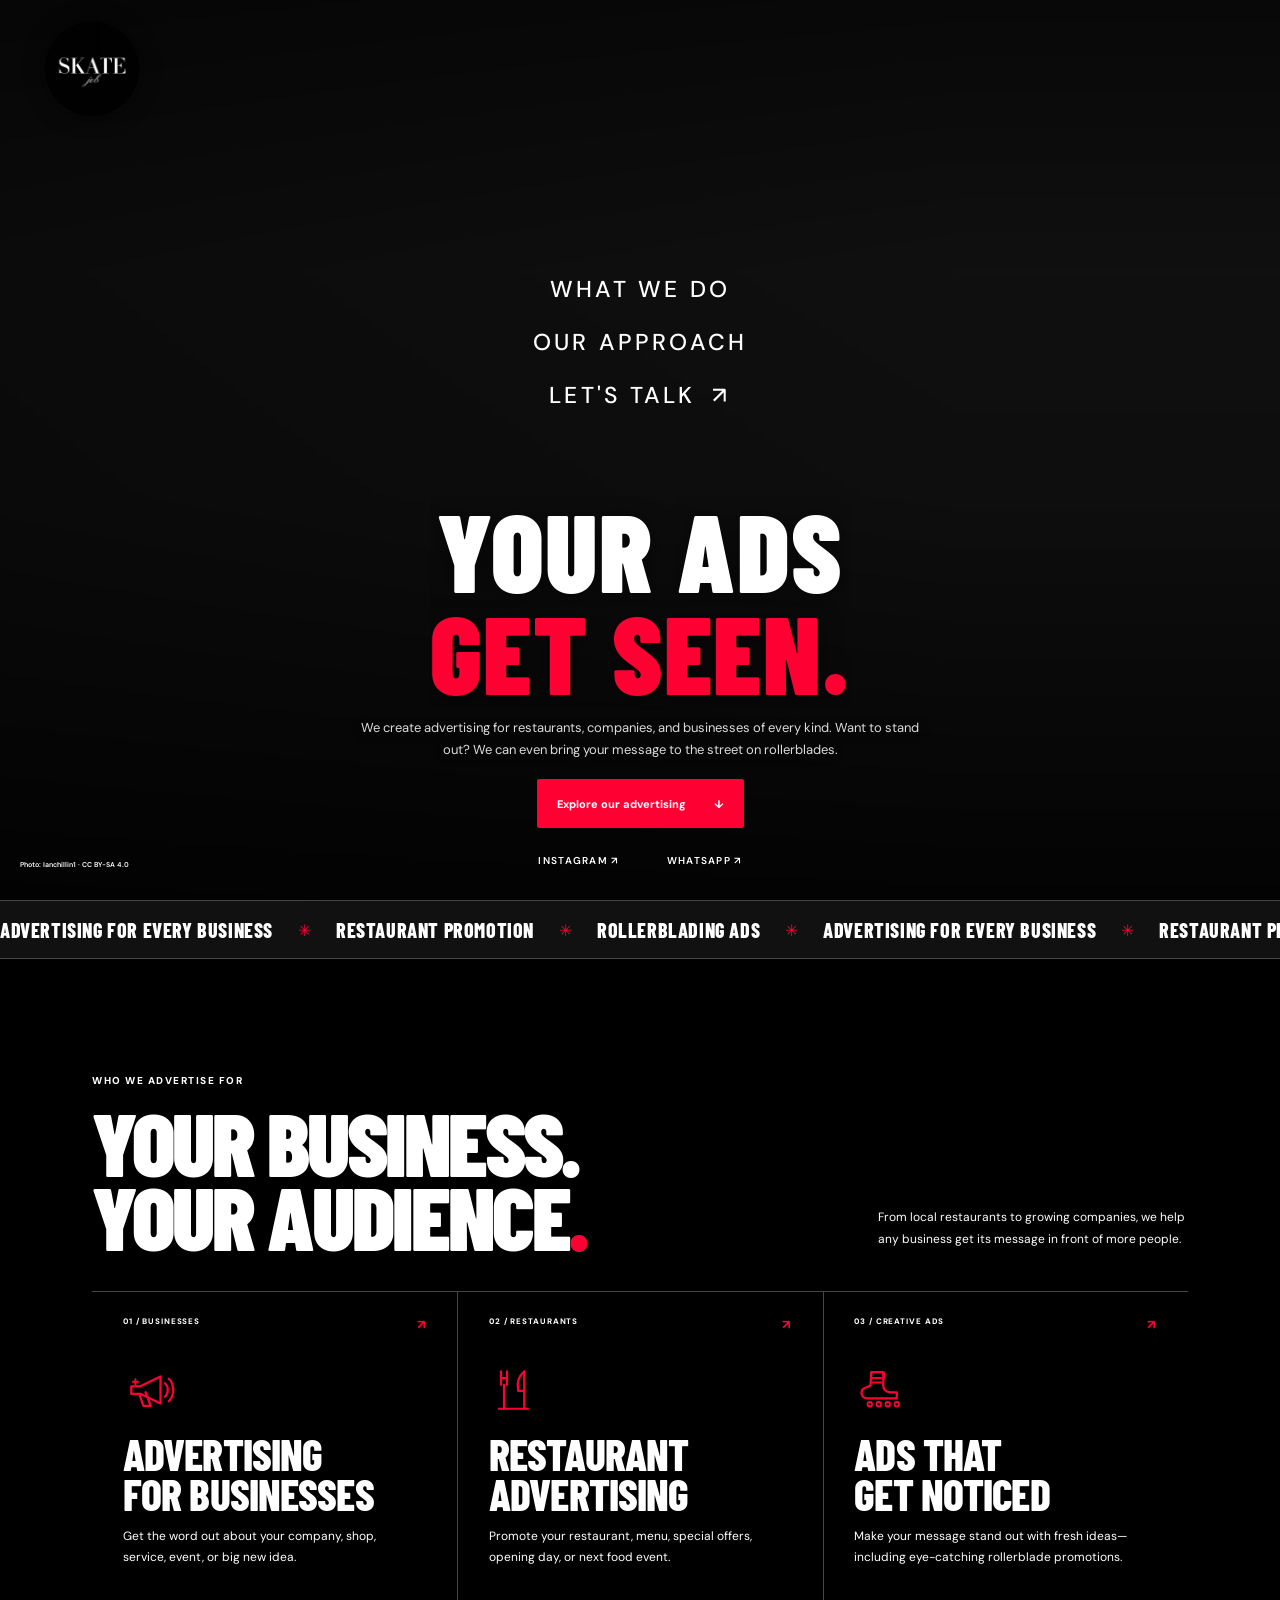
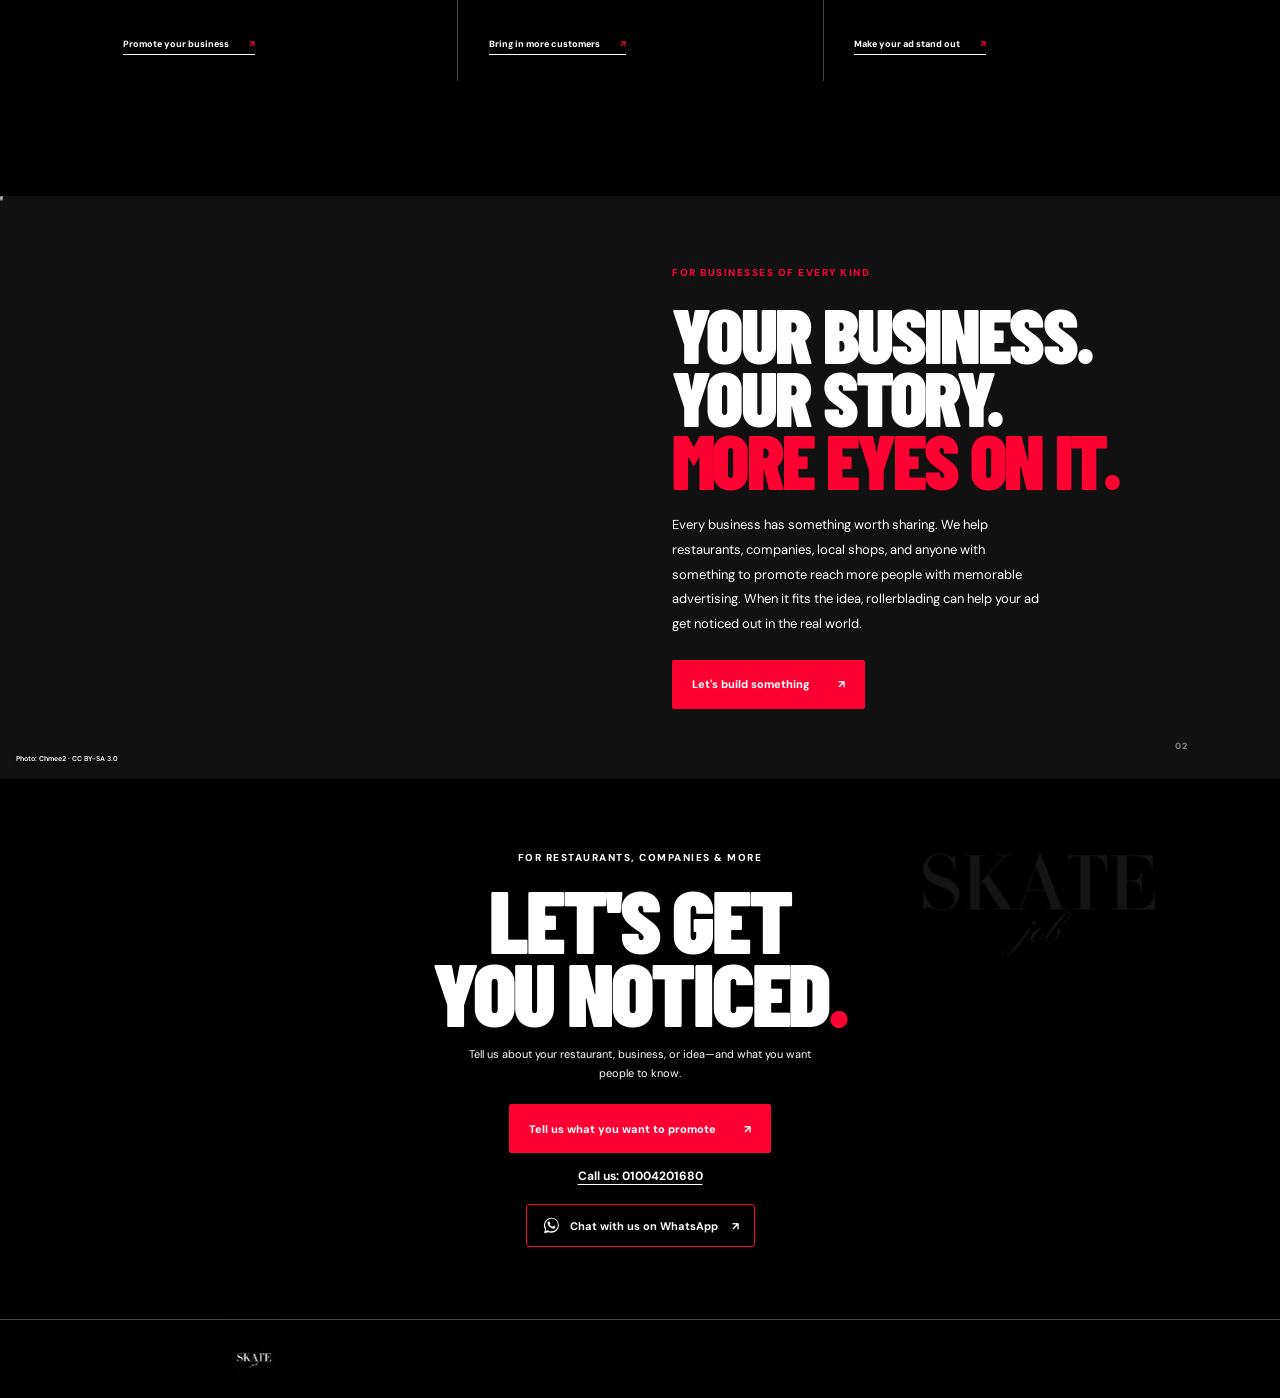
==== commit b68b8b59: "Clarify S7S Instagram footer credit" ====
--- a/index.html
+++ b/index.html
@@ -199,7 +199,18 @@
         <span>@skate_job1</span>
       </a>
       <a class="footer-connect-link" href="connect.html">Connect <span aria-hidden="true">↗</span></a>
-      <span class="developer-credit">Website by S7S · <a href="https://www.instagram.com/3moor_1.1/" target="_blank" rel="noopener noreferrer"><svg viewBox="0 0 24 24" fill="none" aria-hidden="true"><rect x="3" y="3" width="18" height="18" rx="5" stroke="currentColor" stroke-width="1.8" /><circle cx="12" cy="12" r="4" stroke="currentColor" stroke-width="1.8" /><circle cx="17.5" cy="6.8" r="1" fill="currentColor" /></svg><span>@3moor_1.1</span></a></span>
+      <span class="developer-credit">
+        <span>Website by S7S</span>
+        <span aria-hidden="true">·</span>
+        <a href="https://www.instagram.com/3moor_1.1/" target="_blank" rel="noopener noreferrer" aria-label="Follow S7S, @3moor_1.1, on Instagram">
+          <svg viewBox="0 0 24 24" fill="none" aria-hidden="true">
+            <rect x="3" y="3" width="18" height="18" rx="5" stroke="currentColor" stroke-width="1.8" />
+            <circle cx="12" cy="12" r="4" stroke="currentColor" stroke-width="1.8" />
+            <circle cx="17.5" cy="6.8" r="1" fill="currentColor" />
+          </svg>
+          <span>@3moor_1.1</span>
+        </a>
+      </span>
       <span>© <span id="current-year"></span> Skate Job</span>
     </footer>
   </body>
--- a/style.css
+++ b/style.css
@@ -737,8 +737,16 @@
 .developer-credit a {
   display: inline-flex;
   align-items: center;
-  gap: 4px;
+  gap: 5px;
   color: var(--ink);
+  font-weight: 700;
+}
+
+.developer-credit {
+  display: inline-flex;
+  align-items: center;
+  gap: 5px;
+  font-size: 10px;
 }
 
 .developer-credit a:hover {
@@ -746,8 +754,8 @@
 }
 
 .developer-credit svg {
-  width: 13px;
-  height: 13px;
+  width: 15px;
+  height: 15px;
   flex: 0 0 auto;
 }
 
@@ -1031,6 +1039,10 @@
 
   .site-footer > span {
     font-size: 8px;
+  }
+
+  .site-footer .developer-credit {
+    font-size: 9px;
   }
 }
 
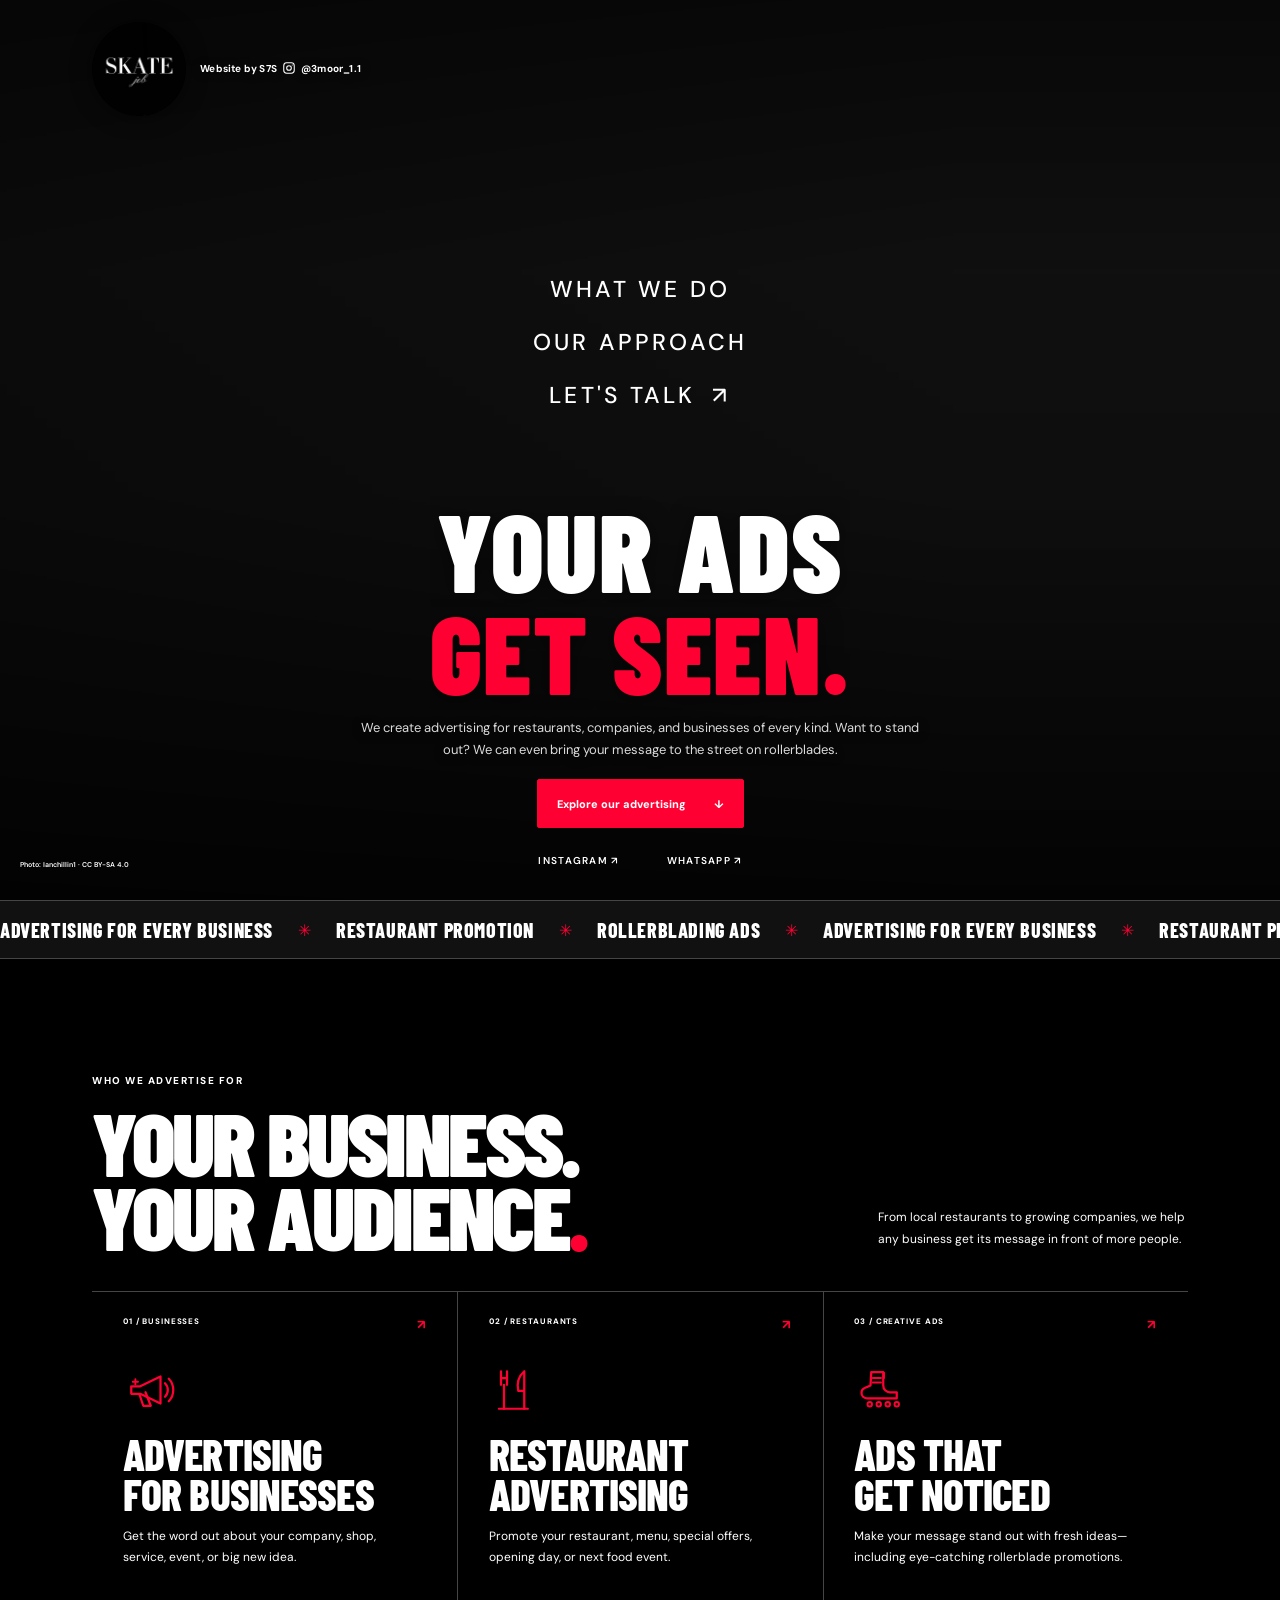
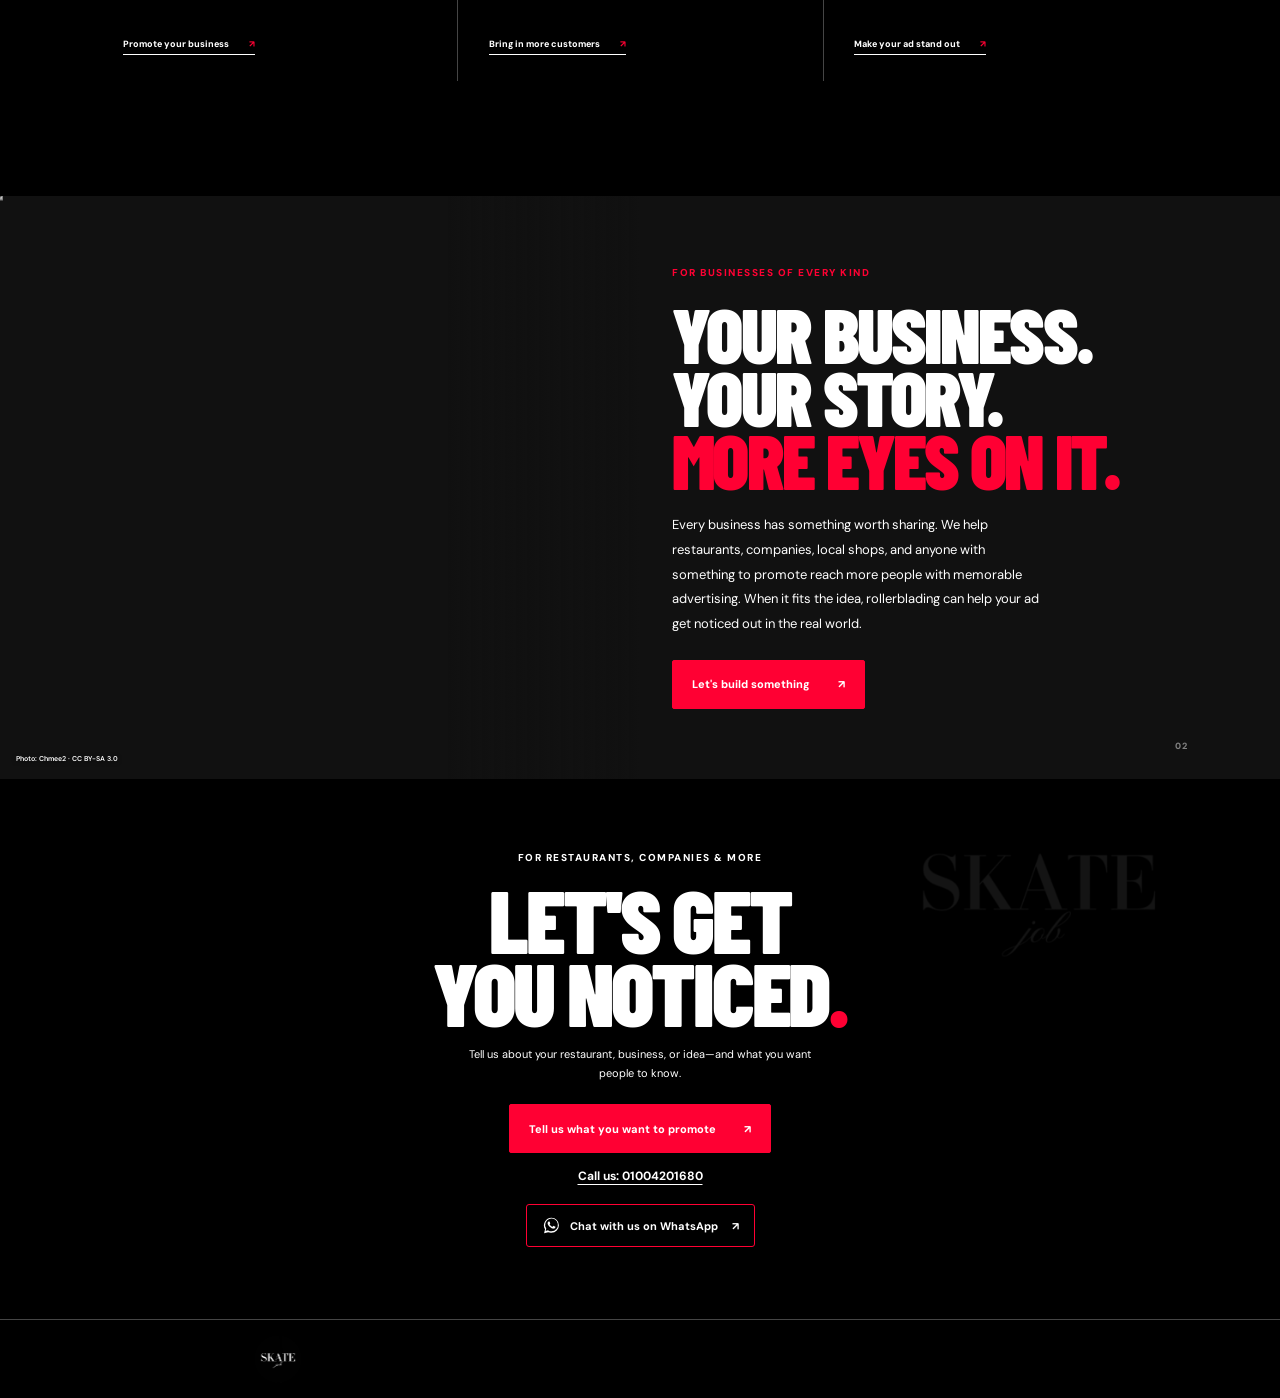
==== commit 81ba3f87: "Add S7S Instagram credit beside logo" ====
--- a/index.html
+++ b/index.html
@@ -25,6 +25,21 @@
       <a class="wordmark" href="#home" aria-label="Skate Job home">
         <img class="brand-logo" src="brand-logo.jpe" alt="" fetchpriority="high" />
       </a>
+      <a
+        class="header-developer-credit"
+        href="https://www.instagram.com/3moor_1.1/"
+        target="_blank"
+        rel="noopener noreferrer"
+        aria-label="Website by S7S. Follow @3moor_1.1 on Instagram"
+      >
+        <span>Website by S7S</span>
+        <svg viewBox="0 0 24 24" fill="none" aria-hidden="true">
+          <rect x="3" y="3" width="18" height="18" rx="5" stroke="currentColor" stroke-width="1.8" />
+          <circle cx="12" cy="12" r="4" stroke="currentColor" stroke-width="1.8" />
+          <circle cx="17.5" cy="6.8" r="1" fill="currentColor" />
+        </svg>
+        <span>@3moor_1.1</span>
+      </a>
 
       <nav class="site-navigation" id="site-navigation" aria-label="Main navigation">
         <a href="#services">What we do</a>
--- a/style.css
+++ b/style.css
@@ -1204,6 +1204,32 @@
   filter: drop-shadow(0 1px 10px rgba(0, 0, 0, 0.55));
 }
 
+.header-developer-credit {
+  position: absolute;
+  top: 61px;
+  left: calc(7.2% + 108px);
+  display: inline-flex;
+  align-items: center;
+  gap: 5px;
+  color: #ffffff;
+  font-size: 10px;
+  font-weight: 700;
+  letter-spacing: 0.02em;
+  text-shadow: 0 1px 8px rgba(0, 0, 0, 0.8);
+  pointer-events: auto;
+  transition: color 200ms ease;
+}
+
+.header-developer-credit:hover {
+  color: var(--orange);
+}
+
+.header-developer-credit svg {
+  width: 14px;
+  height: 14px;
+  flex: 0 0 auto;
+}
+
 .site-header .site-navigation {
   position: absolute;
   top: 38%;
@@ -1461,6 +1487,18 @@
     left: 20px;
   }
 
+  .site-header .header-developer-credit {
+    top: 55px;
+    left: 112px;
+    gap: 4px;
+    font-size: 9px;
+  }
+
+  .header-developer-credit svg {
+    width: 13px;
+    height: 13px;
+  }
+
   .brand-logo {
     width: 82px;
     height: 82px;
@@ -1724,12 +1762,12 @@
 @keyframes brand-arrive {
   from {
     opacity: 0;
-    transform: translate(-50%, -15px);
+    transform: translateY(-15px);
   }
 
   to {
     opacity: 1;
-    transform: translate(-50%, 0);
+    transform: translateY(0);
   }
 }
 
